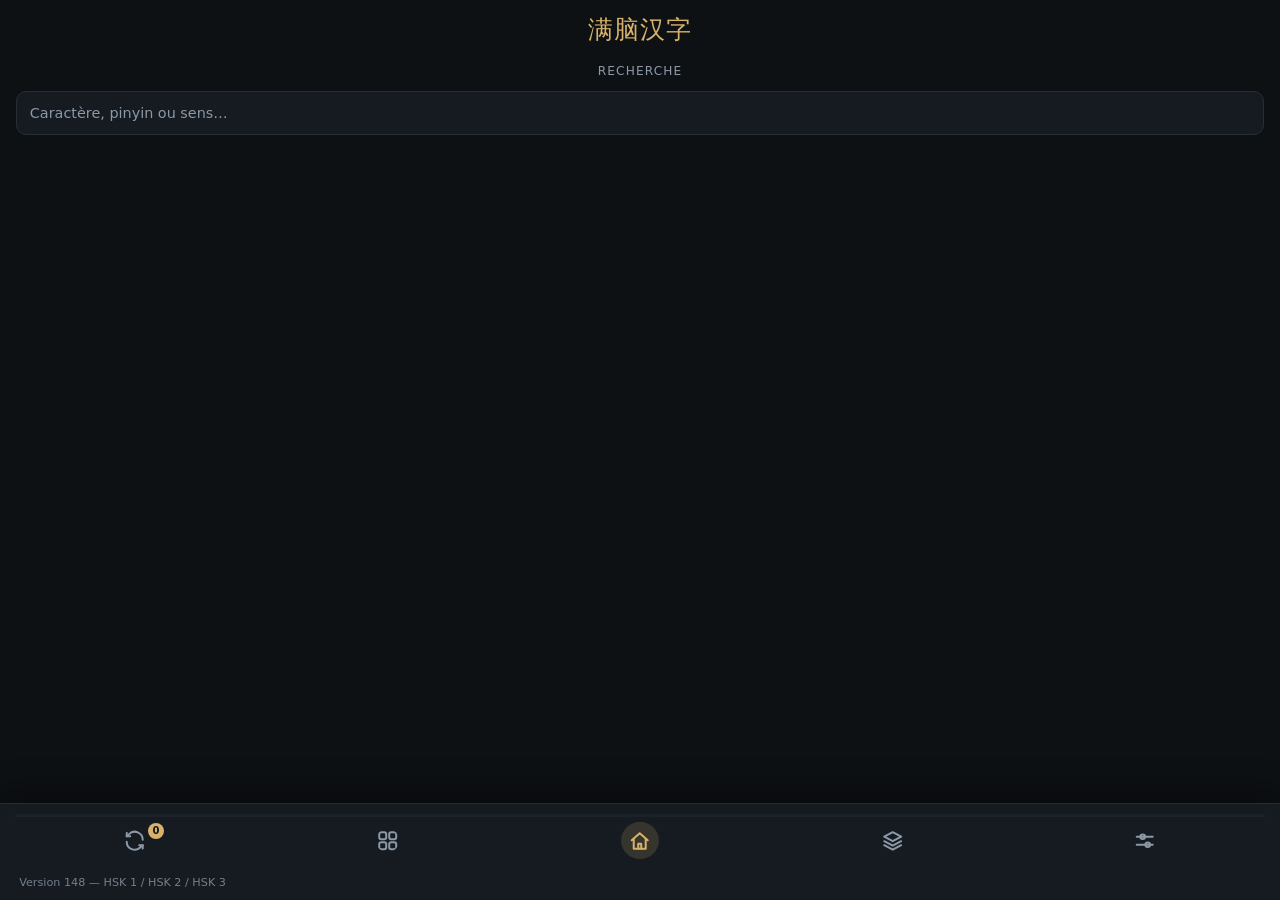
==== index.html @ 82c41e6a "V1.48" ====
<!doctype html>
<html lang="fr">
<head>
<meta charset="utf-8">
<meta name="viewport" content="width=device-width, initial-scale=1">
<title>Cartes — 汉字</title>
<meta name="description" content="Cartes de révision français / chinois : caractère au recto, pinyin, radicaux, exemples et étymologie au verso.">
<link rel="stylesheet" href="assets/style.css?v=107">

<!-- Applique le thème choisi AVANT le premier affichage : sans ça, on verrait
     un flash clair au chargement quand on a choisi le mode sombre. -->
<script>
(function () {
  try {
    if (localStorage.getItem('hanzi-theme') === 'clair') {
      document.documentElement.setAttribute('data-theme', 'clair');
    }
  } catch (e) { /* navigation privée : on garde le thème par défaut */ }
})();
</script>

<!-- Installation sur téléphone : manifeste, icônes, couleur de la barre système -->
<link rel="manifest" href="manifest.json">
<meta name="theme-color" content="#0e1114">
<link rel="icon" href="icons/icon-192.png">
<link rel="apple-touch-icon" href="icons/apple-touch-icon.png">
<meta name="mobile-web-app-capable" content="yes">
<meta name="apple-mobile-web-app-capable" content="yes">
<meta name="apple-mobile-web-app-status-bar-style" content="black-translucent">
<meta name="apple-mobile-web-app-title" content="Cartes 汉字">
</head>
<body>



<main class="wrap">
  <div class="stage">
    <!-- L'enveloppe « swipe » porte le glissement ; la carte garde son
         retournement 3D, les deux transformations ne se marchent pas dessus. -->
    <div class="swipe" id="swipe">
      <div class="swipe-tag yes" aria-hidden="true">Je sais</div>
      <div class="swipe-tag no" aria-hidden="true">À revoir</div>
      <article class="card" id="card" tabindex="0" aria-label="Carte de révision">
        <!-- Recto : le caractère, seul, en grand -->
        <div class="face front">
          <div class="glyph" id="front-glyph">汉</div>
          <p class="hint">Clic ou <kbd>Espace</kbd> pour retourner<span class="touch-only"> · glisse ← → pour juger</span></p>
        </div>
        <!-- Verso : rempli par app.js -->
        <div class="face back" id="back"></div>
      </article>
    </div>
  </div>
</main>

  <!-- La barre du bas : les informations de la carte, la progression, puis les
       onglets. Chaque onglet ouvre une feuille posée juste au-dessus. -->


<!-- L'accueil n'est pas une feuille : c'est une page, posée dans le corps du
     document, au-dessus de la carte. Seul Accueil fait ça ; Parcourir, Niveau
     et Réglages restent des feuilles du pied de page. -->
<div class="page" id="accueil" hidden>
  <p class="accueil-marque">满脑汉字</p>
  <label class="accueil-label" for="accueil-recherche">Recherche</label>
  <input type="search" id="accueil-recherche" class="recherche" placeholder="Caractère, pinyin ou sens…"
         autocomplete="off" spellcheck="false" aria-label="Rechercher une fiche">
  <div id="accueil-resultats" class="feuille-resultats"></div>
</div>


<!-- La page des cartes à revoir : une liste de liens vers les fiches dues. -->
<div class="page" id="revoir" hidden>
  <p class="accueil-titre">Cartes à revoir</p>
  <div id="revoir-liste" class="feuille-resultats"></div>
</div>

  <footer class="bas">
    <div class="bar" role="progressbar" aria-label="Progression" aria-valuemin="0" aria-valuemax="100"><span id="bar-fill"></span></div>

    <nav class="onglets" aria-label="Sections">
      <button class="onglet" type="button" data-onglet="reviser" aria-expanded="false" aria-label="Réviser" title="Réviser">
        <svg viewBox="0 0 24 24" fill="none" stroke="currentColor" stroke-width="1.8" stroke-linecap="round" stroke-linejoin="round" aria-hidden="true">
          <path d="M20 11a8 8 0 0 0-13.7-5.6L4 7.5"/><path d="M4 4v3.5h3.5"/>
          <path d="M4 13a8 8 0 0 0 13.7 5.6L20 16.5"/><path d="M20 20v-3.5h-3.5"/>
        </svg>
        <span class="onglet-badge" id="badge" hidden></span>
      </button>
      <button class="onglet" type="button" data-onglet="parcourir" aria-expanded="false" aria-label="Parcourir" title="Parcourir">
        <svg viewBox="0 0 24 24" fill="none" stroke="currentColor" stroke-width="1.8" stroke-linecap="round" stroke-linejoin="round" aria-hidden="true">
          <rect x="3.5" y="3.5" width="7" height="7" rx="2"/><rect x="13.5" y="3.5" width="7" height="7" rx="2"/>
          <rect x="3.5" y="13.5" width="7" height="7" rx="2"/><rect x="13.5" y="13.5" width="7" height="7" rx="2"/>
        </svg>
      </button>
      <button class="onglet" type="button" data-onglet="accueil" aria-expanded="false" aria-label="Accueil" title="Accueil">
        <svg viewBox="0 0 24 24" fill="none" stroke="currentColor" stroke-width="1.8" stroke-linecap="round" stroke-linejoin="round" aria-hidden="true"><path d="M4 11.5 12 4.5l8 7"/><path d="M6 10.5V20h12v-9.5"/><path d="M10.5 20v-5h3v5"/></svg>
      </button>
      <button class="onglet" type="button" data-onglet="niveau" aria-expanded="false" aria-label="Niveau" title="Niveau">
        <svg viewBox="0 0 24 24" fill="none" stroke="currentColor" stroke-width="1.8" stroke-linecap="round" stroke-linejoin="round" aria-hidden="true">
          <path d="M12 3.5 3.5 8l8.5 4.5L20.5 8 12 3.5Z"/><path d="m3.5 12.5 8.5 4.5 8.5-4.5"/><path d="m3.5 16.5 8.5 4.5 8.5-4.5"/>
        </svg>
      </button>
      <button class="onglet" type="button" data-onglet="reglages" aria-expanded="false" aria-label="Réglages" title="Réglages">
        <svg viewBox="0 0 24 24" fill="none" stroke="currentColor" stroke-width="1.8" stroke-linecap="round" stroke-linejoin="round" aria-hidden="true">
          <path d="M4 8h16"/><circle cx="10" cy="8" r="2.3"/>
          <path d="M4 16h16"/><circle cx="15" cy="16" r="2.3"/>
        </svg>
      </button>
    </nav>

    <!-- Ce que chaque onglet ouvre -->
    <div class="feuille" data-feuille="reviser" hidden>
      <p class="feuille-titre">Cette carte</p>
      <p class="feuille-info" id="deck-name"></p>
      <p class="feuille-info" id="position"></p>
      <p class="feuille-info" id="aujourdhui"></p>
      <p class="feuille-jour"><span>À revoir</span><b id="statut-revoir">0</b></p>
      <p class="feuille-jour"><span>Je sais</span><b id="statut-sais">0</b></p>
    </div>

    <div class="feuille" data-feuille="parcourir" hidden>
      <p class="feuille-titre">Parcourir</p>
      <a href="theme.html">Thèmes de vocabulaire</a>
      <a href="index.html?review=1" id="lien-revoir">Cartes à revoir</a>
    </div>

    <div class="feuille" data-feuille="niveau" hidden>
      <p class="feuille-titre">Niveau</p>
      <a href="index.html?niveau=hsk1" data-niveau="hsk1">HSK 1 — 253 fiches</a>
      <a href="index.html?niveau=hsk2" data-niveau="hsk2">HSK 2 — 125 fiches</a>
      <a href="index.html?niveau=hsk3" data-niveau="hsk3">HSK 3 — 284 fiches</a>
      <a href="index.html?niveau=tout" data-niveau="tout">Tous les niveaux — 662 fiches</a>
    </div>

    <div class="feuille" data-feuille="reglages" hidden>
      <p class="feuille-titre">Apparence</p>
      <button id="theme-toggle" class="switch" type="button" role="switch" aria-checked="false">
        <span class="sw-yin" aria-hidden="true">阴</span>
        <span class="sw-track" aria-hidden="true"><span class="sw-knob"></span></span>
        <span class="sw-yang" aria-hidden="true">阳</span>
        <span class="sw-label" id="theme-label">Mode sombre</span>
      </button>

      <p class="feuille-titre">Recherche</p>
      <button id="recherche-contenu" class="switch" type="button" role="switch" aria-checked="false">
        <span class="sw-yin" aria-hidden="true">字</span>
        <span class="sw-track" aria-hidden="true"><span class="sw-knob"></span></span>
        <span class="sw-yang" aria-hidden="true">卡</span>
        <span class="sw-label" id="recherche-label">Recherche : pinyin</span>
      </button>

      <p class="feuille-titre">Progression</p>
      <button id="export" class="feuille-entree" type="button">Sauvegarder</button>
      <button id="import" class="feuille-entree" type="button">Restaurer</button>
      <input type="file" id="import-file" accept="application/json,.json" hidden>
      <button id="reset" class="feuille-entree" type="button">Réinitialiser</button>
      <p class="feuille-info" id="sauvegarde"></p>
    </div>
    <p class="version">Version <span id="version">?</span> — <span id="version-niveaux">HSK 1 / HSK 2 / HSK 3</span></p>
  </footer>

<script src="assets/app.js"></script>
</body>
</html>
---- assets/style.css ----
/* Cartes français / chinois — feuille de style unique, aucune dépendance. */

:root {
  --bg: #0e1114;
  --panel: #161b21;
  --panel-2: #1c222a;
  --line: #262e38;
  --txt: #e9eef4;
  --dim: #8b98a6;
  --accent: #d8b26a;      /* doré, comme le portfolio photo */
  --ok: #3ecf8e;
  --warn: #f0b429;

  /* Couleurs des tons : convention classique (1 rouge, 2 orange, 3 vert, 4 bleu) */
  --t1: #ff6b6b;
  --t2: #ffb057;
  --t3: #4ecb71;
  --t4: #5aa9ff;
  --t0: #9aa7b4;

  --radius: 18px;
  /* Pile de polices chinoises : KaiTi (calligraphique) si présent, sinon YaHei */
  --cjk: "KaiTi", "Kaiti SC", "STKaiti", "SimSun", "Noto Serif SC", "Songti SC",
         "Microsoft YaHei", "Noto Sans SC", "PingFang SC", serif;
  /* Dit au navigateur quel theme on utilise : ascenseurs et controles natifs suivent. */
  color-scheme: dark;
}

/* Le calcul des dimensions, pour TOUS les thèmes.
   Cette règle était enfermée dans le bloc [data-theme="clair"] : le thème sombre
   restait donc en content-box, où width: 100% s'AJOUTE au padding au lieu de
   l'inclure. D'où une barre plus large que la fenêtre en sombre, des hauteurs
   qui comptaient la bordure en plus, et des icônes de tailles différentes.
   Elle est maintenant globale — c'est la même géométrie dans les deux thèmes. */
*, *::before, *::after { box-sizing: border-box; }

/* Mode clair : « papier de riz ». Les fibres sont dessinées en CSS — deux
   dégradés répétés très pâles — donc aucune image à charger. */
[data-theme="clair"] {
  color-scheme: light;
  --bg: #f3ecda;        /* le papier de riz */
  --panel: #fbf7ec;     /* la feuille posée dessus */
  --panel-2: #ece3ce;
  --line: #dbd0b6;
  --txt: #2a251c;       /* encre de Chine */
  --dim: #6b6250;       /* assombri : 5,1:1 sur le papier (AA) */
  --accent: #8a6415;    /* or assombri : lisible sur le papier */
  --ok: #1d8f5b;
  --warn: #b0731a;

  /* Les tons sont foncés : les teintes vives du mode sombre baveraient ici. */
  --t1: #b8342a;
  --t2: #9a5209;
  --t3: #1a7541;
  --t4: #2a5f9e;
  --t0: #6d7480;
}

[data-theme="clair"] /* Réserve la place de l'ascenseur : la page ne se décale plus quand il apparaît. */
/* La page est faite pour tenir dans l'écran (la carte prend la place restante).
   On masque donc l'ascenseur du document — la molette et le doigt continuent de
   faire défiler s'il y a vraiment trop peu de place. Deux raisons :
     - c'est lui qui faisait perdre 18 px de large à la barre d'un thème à
       l'autre, quand la page devenait défilable ;
     - un ascenseur visible sur une page qui tient dans l'écran n'apporte rien.
   Les feuilles, elles, gardent le leur : elles peuvent vraiment déborder. */

/* La page est faite pour tenir dans l'écran : la carte prend la place restante,
   la barre ne se comprime jamais, les feuilles défilent toutes seules.
   On empêche donc le document de défiler — et c'est aussi la seule façon d'avoir
   des dimensions IDENTIQUES dans les deux thèmes : la largeur d'un ascenseur
   dépend du jeu de couleurs (color-scheme: dark donne un ascenseur en
   surimpression, large de 0 px, alors que light en donne un classique de ~19 px).
   Tout ce qui réservait sa place produisait donc deux résultats différents.
   Sans ascenseur du tout, la question ne se pose plus.

   Filet de sécurité : sur une fenêtre vraiment basse, on rend le défilement. */
html, body { height: 100%; overflow: hidden; }

/* La page Thèmes défile : elle n'a pas d'écran de carte à protéger, et son
   contenu dépasse la hauteur de l'écran. On lui rend donc le défilement dans
   le corps — la hauteur reste bornée à 100 %, ce qui fait apparaître
   l'ascenseur DANS le corps, et la barre fixée en bas ne bouge pas. */
body.page-themes { overflow-y: auto; }

@media (max-height: 430px) {
  html, body { height: auto; overflow: auto; }
}

body {
  background-color: var(--bg);
  background-image:
    repeating-linear-gradient(115deg, rgba(150, 125, 80, .05) 0 1px, transparent 1px 7px),
    repeating-linear-gradient(25deg,  rgba(150, 125, 80, .035) 0 1px, transparent 1px 11px);
}

/* Trois détails qui ne passent pas par des variables */
[data-theme="clair"] .glyph { color: #211d16; text-shadow: 0 6px 24px rgba(80, 60, 20, .12); }
[data-theme="clair"] .etext { color: #4a4235; }
/* Réserve la place de l'ascenseur : la page ne se décale plus quand il apparaît. */
body {
  margin: 0;
  background: var(--bg);
  color: var(--txt);
  font: 16px/1.6 ui-sans-serif, system-ui, "Segoe UI", Roboto, sans-serif;
  -webkit-font-smoothing: antialiased;
  /* dvh suit les barres d'outils mobiles qui vont et viennent ; vh reste en
     repli pour les navigateurs qui ne connaissent pas dvh. */
  min-height: 100vh;
  min-height: 100dvh;
  display: flex;
  flex-direction: column;
}

/* La page tient dans l'ecran : la carte prend toute la hauteur qui reste, le
   pied se contente du bas. Rien a faire defiler, et la carte est aussi grande
   que l'ecran le permet. */
main.wrap { flex: 1 1 auto; min-height: 0; display: flex; flex-direction: column; }

.wrap { width: min(1120px, 100% - 2.5rem); margin-inline: auto; }

kbd {
  font: 600 .72em/1 ui-monospace, Consolas, monospace;
  background: var(--panel-2);
  border: 1px solid var(--line);
  border-bottom-width: 2px;
  border-radius: 4px;
  padding: .18em .4em;
  color: var(--dim);
}

.bar {
  height: 6px;
  background: var(--panel-2);
  border-radius: 999px;
  overflow: hidden;
}

.bar span {
  display: block;
  height: 100%;
  width: 0;
  background: linear-gradient(90deg, var(--accent), var(--ok));
  transition: width .35s ease;
}

.counters { margin: .45rem 0 0; color: var(--dim); font-size: .8rem; font-variant-numeric: tabular-nums; }

/* ---------- interrupteur 阴 / 阳 ---------- */

.switch {
  appearance: none;
  display: flex;
  align-items: center;
  gap: .5rem;
  width: 100%;
  padding: .55rem .7rem;
  background: none;
  border: 0;
  border-radius: 8px;
  color: var(--txt);
  font: inherit;
  font-size: .9rem;
  text-align: left;
  cursor: pointer;
}
.switch:hover { background: var(--panel-2); }

/* Le caractère du mode actif passe en doré */
.sw-yin, .sw-yang {
  font-family: var(--cjk);
  font-size: 1.08rem;
  line-height: 1;
  color: var(--dim);
  transition: color .2s;
}
.switch[aria-checked="false"] .sw-yin { color: var(--accent); }
.switch[aria-checked="true"] .sw-yang { color: var(--accent); }

.sw-track {
  position: relative;
  width: 38px;
  height: 20px;
  border-radius: 999px;
  background: var(--panel-2);
  border: 1px solid var(--line);
  transition: background-color .2s, border-color .2s;
}

.sw-knob {
  position: absolute;
  top: 2px;
  left: 2px;
  width: 14px;
  height: 14px;
  border-radius: 50%;
  background: var(--dim);
  transition: transform .2s, background-color .2s;
}

.switch[aria-checked="true"] .sw-track { background: rgba(216, 178, 106, .28); border-color: var(--accent); }
.switch[aria-checked="true"] .sw-knob { transform: translateX(18px); background: var(--accent); }

/* Largeur minimale : « Mode sombre » et « Mode clair » n'ont pas la même
   largeur, et sans ça le contenu se décale à chaque bascule. */
.sw-label { margin-left: .35rem; color: var(--dim); font-size: .78rem; }

/* ---------- page « Thèmes » ---------- */

.page-head { padding: 1.4rem 0 .4rem; }
.page-head h1 { margin: 0; font-size: 1.25rem; }
.page-head p { margin: .3rem 0 0; color: var(--dim); font-size: .87rem; }

.bloc { margin-top: 1.7rem; }

.bloc-titre {
  margin: 0 0 .6rem;
  font-size: .68rem;
  letter-spacing: .18em;
  text-transform: uppercase;
  color: var(--accent);
  font-weight: 600;
}

.resume { margin: 0 0 .8rem; font-size: .93rem; }
.resume strong { color: var(--accent); font-variant-numeric: tabular-nums; }

/* Le détail par niveau, sous la ligne principale : une ligne discrète */
.par-niveau {
  display: block;
  margin-top: .35rem;
  color: var(--dim);
  font-size: .8rem;
  font-variant-numeric: tabular-nums;
}

/* Prévision des sept prochains jours */
.prevision { display: grid; gap: .4rem; }

.jour { display: flex; align-items: center; gap: .6rem; font-size: .82rem; color: var(--dim); }
.jour .j-nom { width: 6.5rem; }
.jour .j-n { width: 2.2rem; text-align: right; font-variant-numeric: tabular-nums; }
.jour .t-bar { flex: 1; }

.recherche {
  width: 100%;
  padding: .6rem .8rem;
  border: 1px solid var(--line);
  border-radius: 10px;
  background: var(--panel);
  color: var(--txt);
  font: inherit;
  font-size: .9rem;
}
.recherche::placeholder { color: var(--dim); }
.recherche:focus { outline: 2px solid var(--accent); outline-offset: 2px; }

.themes { display: grid; gap: .55rem; margin: 1.1rem 0 2.5rem; }
.bloc .themes { margin: .8rem 0 0; }

.theme-row {
  display: flex;
  align-items: center;
  gap: .9rem;
  padding: .85rem 1rem;
  background: var(--panel);
  border: 1px solid var(--line);
  border-radius: 14px;
  color: var(--txt);
  text-decoration: none;
  transition: border-color .2s, background-color .2s;
}
.theme-row:hover { border-color: var(--accent); background: var(--panel-2); }

.theme-row .t-main { flex: 1; }
.theme-row .t-name { display: block; font-weight: 600; }
.theme-row .t-count { display: block; margin-top: .15rem; color: var(--dim); font-size: .82rem; }
.theme-row .t-bar { width: 74px; height: 5px; border-radius: 999px; background: var(--panel-2); overflow: hidden; }
.theme-row .t-bar span { display: block; height: 100%; width: 0; background: linear-gradient(90deg, var(--accent), var(--ok)); }

/* Résultat de recherche : le caractère, puis pinyin et sens */
.theme-row .t-glyphe {
  font-family: var(--cjk);
  font-size: 1.9rem;
  line-height: 1;
  min-width: 2.4rem;
  text-align: center;
}
.theme-row .t-ok {
  color: var(--ok);
  font-size: .68rem;
  text-transform: uppercase;
  letter-spacing: .06em;
}

.back-link { display: inline-block; color: var(--dim); font-size: .9rem; text-decoration: none; }
.back-link:hover { color: var(--txt); }

/* ---------- la carte, avec retournement 3D ---------- */

.stage {
  perspective: 1800px;
  flex: 1 1 auto;
  min-height: 0;
  display: flex;
  margin: .6rem auto .7rem;
  width: min(680px, 100%);
}

.stage .swipe { flex: 1 1 auto; min-height: 0; }

/* La hauteur n'est plus fixee : elle vient de la place laissee par le pied. */
.card {
  position: relative;
  width: 100%;
  height: 100%;
  min-height: 240px;
  transform-style: preserve-3d;
  transition: transform .55s cubic-bezier(.45, .05, .25, 1);
  cursor: pointer;
  outline: none;
}

.card.flipped { transform: rotateY(180deg); }
.card:focus-visible .face { border-color: var(--accent); }

.face {
  position: absolute;
  inset: 0;
  border: 1px solid var(--line);
  border-radius: var(--radius);
  backface-visibility: hidden;
  -webkit-backface-visibility: hidden;
  padding: 1.2rem;                                     /* repli : moteurs sans clamp() */
  padding: clamp(.8rem, 2.5vw, 1.6rem) clamp(.9rem, 3vw, 1.7rem);
  display: flex;
  flex-direction: column;
  overflow: hidden;
}

/* Recto : le caractère seul, très grand, sur un fond légèrement lumineux */
.front {
  align-items: center;
  justify-content: center;
  gap: 1.5rem;
  background:
    radial-gradient(circle at 50% 42%, rgba(216, 178, 106, .10), transparent 62%),
    var(--panel);
}

.glyph {
  font-family: var(--cjk);
  /* La hauteur compte autant que la largeur : sur un ecran court, le caractere
     ne doit pas deborder de la carte. */
  font-size: 7rem;                                     /* repli : moteurs sans clamp() ni min() */
  font-size: clamp(5rem, min(21vw, 34vh), 11rem);
  line-height: 1;
  letter-spacing: .04em;
  color: #f4f7fa;
  text-shadow: 0 6px 30px rgba(0, 0, 0, .5);
}

/* L'invite de la carte (« Clic ou Espace pour retourner ») est masquée sur
   demande. Ses autres propriétés sont conservées : il suffit de retirer le
   display:none pour la faire revenir. */
.hint { display: none; margin: 0; color: var(--dim); font-size: .78rem; }

/* Verso : défile si le contenu dépasse (étymologies longues) */
.back {
  transform: rotateY(180deg);
  background: var(--panel);
  overflow-y: auto;
  /* Colonne flex : la section de l'ordre des traits est poussée au fond de la
     carte par son margin-top: auto (voir .traits-bloc). */
  display: flex;
  flex-direction: column;
  gap: .2rem;
  cursor: default;
}

.back-head { text-align: center; padding-bottom: .9rem; }

.pinyin {
  font-size: clamp(1.9rem, 5vw, 2.5rem);
  font-weight: 600;
  letter-spacing: .01em;
  line-height: 1.15;
}

.tone-1 { color: var(--t1); }
.tone-2 { color: var(--t2); }
.tone-3 { color: var(--t3); }
.tone-4 { color: var(--t4); }
.tone-0 { color: var(--t0); }

.meaning { color: var(--txt); font-size: 1.02rem; margin-top: .15rem; }

/* Sens pas encore traduit : discret, et jamais en anglais */
.meaning .manquant {
  color: var(--dim);
  font-size: .82em;
  font-style: italic;
}

.back section { border-top: 1px solid var(--line); padding-top: .75rem; margin-top: .75rem; }

.back h3 {
  margin: 0 0 .5rem;
  font-size: .68rem;
  letter-spacing: .18em;
  text-transform: uppercase;
  color: var(--accent);
  font-weight: 600;
}

/* Radicaux : chaque composant dans une pastille */
.comps { list-style: none; display: flex; flex-wrap: wrap; gap: .5rem; margin: 0; padding: 0; }

.comps li {
  display: flex;
  align-items: center;
  gap: .55rem;
  background: var(--panel-2);
  border: 1px solid var(--line);
  border-radius: 12px;
  padding: .4rem .7rem;
}

.comps .r { font-family: var(--cjk); font-size: 1.5rem; line-height: 1; }
.comps .g { font-size: .85rem; }
.comps .role {
  font-size: .62rem;
  letter-spacing: .08em;
  text-transform: uppercase;
  color: var(--dim);
  border-left: 1px solid var(--line);
  padding-left: .5rem;
}

/* Exemples de mots */
.words { list-style: none; margin: 0; padding: 0; display: grid; gap: .35rem; }

.words li {
  display: grid;
  grid-template-columns: auto 1fr;
  gap: .1rem .8rem;
  align-items: baseline;
  padding: .3rem 0;
}

.words .w { font-family: var(--cjk); font-size: 1.35rem; line-height: 1.2; }
.words .p { font-size: .92rem; font-weight: 600; }
.words .t { grid-column: 2; color: var(--dim); font-size: .85rem; }

/* Étymologie */
.etype {
  display: inline-block;
  font-size: .72rem;
  letter-spacing: .04em;
  color: #14181d;
  background: var(--accent);
  border-radius: 999px;
  padding: .16rem .6rem;
  margin: 0 0 .5rem;
  font-weight: 600;
}

.etext { margin: 0; font-size: .92rem; color: #cdd6e0; }

.note {
  margin: .9rem 0 0;
  padding: .6rem .8rem;
  background: var(--panel-2);
  border: 1px dashed var(--line);
  border-radius: 10px;
  font-size: .85rem;
  color: var(--dim);
}

/* ---------- geste de glissement (téléphone) ---------- */

/* L'enveloppe ne sert qu'au glissement : la carte garde son retournement 3D.
   touch-action: pan-y laisse le défilement vertical au navigateur et ne nous
   donne que les gestes horizontaux. */
.swipe {
  position: relative;
  touch-action: pan-y;
  transition: transform .28s cubic-bezier(.2, .8, .25, 1), opacity .28s ease;
}
.swipe.dragging { transition: none; }

/* Étiquettes qui apparaissent pendant le geste, comme un tampon posé sur la
   carte : « Je sais » à gauche quand on tire vers la droite (et inversement). */
.swipe-tag {
  position: absolute;
  top: 1rem;
  z-index: 3;
  padding: .42rem .9rem;
  border-radius: 999px;
  font-size: .82rem;
  font-weight: 700;
  letter-spacing: .04em;
  opacity: 0;
  pointer-events: none;
}
.swipe-tag.yes { left: 1rem;  background: var(--ok);   color: #14181d; }
.swipe-tag.no  { right: 1rem; background: var(--warn); color: #14181d; }

/* Sur un écran tactile seulement : les indications de geste */
.touch-only { display: none; }
@media (hover: none) and (pointer: coarse) {
  .touch-only { display: inline; }
}

/* Suivi de révision : où en est la fiche, quand elle revient */
.suivi {
  text-align: center;
  color: var(--dim);
  font-size: .78rem;
  margin: .55rem 0 0;
  font-variant-numeric: tabular-nums;
}
.suivi .ok { color: var(--ok); font-weight: 600; }

/* ---------- ordre des traits ---------- */

.traits-bloc { border-top: 1px solid var(--line); padding-top: .75rem; margin-top: auto;     /* colle la section au bas de la carte (la ligne de separation reste) */ }

.traits { margin-top: .8rem; display: flex; flex-direction: column; align-items: center; gap: .55rem; }

/* L'œil qui montre ou cache le carré 田字格. currentColor : l'icône suit le
   thème. */
.traits-oeil {
  appearance: none;
  background: none;
  border: 0;
  padding: .3rem;
  display: block;
  line-height: 0;
  /* L'œil se range à droite ; le carré 田字格, lui, reste centré
     (align-items: center sur .traits, que align-self vient contredire ici). */
  align-self: flex-end;
  margin-right: .25rem;
  color: var(--dim);
  border-radius: 8px;
  cursor: pointer;
  transition: color .2s;
}

.traits-oeil:hover { color: var(--txt); }
.traits-oeil svg { width: 22px; height: 22px; }

/* L'icône annonce l'ACTION à venir, pas l'état courant : œil ouvert = « appuie
   pour afficher » (le cas par défaut, carré caché), œil barré = « appuie pour
   masquer ». C'est aussi ce que dit le libellé lisible par les lecteurs
   d'écran. */
.traits-oeil .oeil-barre { display: none; }
.traits-oeil[aria-pressed="true"] .oeil-ouvert { display: none; }
.traits-oeil[aria-pressed="true"] .oeil-barre { display: inline-block; }

/* Sans cette règle, le display:flex du carré l'emporterait sur l'attribut
   hidden, et le carré resterait visible. */
.traits-box[hidden] { display: none; }

/* Le carré 田字格 : visible directement, un appui dessus lance l'animation.
   Les deux axes du carré d'écriture chinois sont dessinés en dégradés. */
.traits-box {
  width: 200px;
  height: 200px;
  margin: 0 auto;
  display: flex;
  align-items: center;
  justify-content: center;
  padding: .6rem;
  background: var(--panel-2);
  border: 1px solid var(--line);
  border-radius: 12px;
  cursor: pointer;
  transition: border-color .2s, transform .12s;
  background-image:
    linear-gradient(to right, transparent calc(50% - .5px), var(--line) calc(50% - .5px), var(--line) calc(50% + .5px), transparent calc(50% + .5px)),
    linear-gradient(to bottom, transparent calc(50% - .5px), var(--line) calc(50% - .5px), var(--line) calc(50% + .5px), transparent calc(50% + .5px));
}

.traits-box:hover { border-color: var(--accent); }
.traits-box:active { transform: scale(.985); }
.traits-box .traits-note { margin: 0; }

/* L'invite : un doigt qui tape (icons/tap.webp, image fournie par Matt). Le
   dessin est noir : on l'inverse pour le thème sombre, qui est le thème par
   défaut. Volontairement discrète, elle s'éclaircit au survol. */
.traits-icon {
  display: inline-block;
  width: 44px;
  height: 44px;
  opacity: .55;
  filter: invert(1);          /* thème sombre : le trait noir devient clair */
  transition: opacity .2s;
  animation: invite 1.9s ease-in-out infinite;
}

[data-theme="clair"] .traits-icon { filter: none; }

.traits-box:hover .traits-icon { opacity: .85; }

@keyframes invite {
  0%, 100% { transform: translateY(0); }
  50%      { transform: translateY(-6px); }
}

.traits-note { text-align: center; color: var(--dim); font-size: .82rem; margin: .6rem 0 0; }

/* ---------- commandes ---------- */
/* Tout ce qui commande est dans le menu : l'écran ne garde que la carte. Seuls
   les deux jugements sont colorés, pour se distinguer des autres entrées. */

/* Sélecteur de niveau : l'onglet en cours est marqué */
.niveaux { display: flex; gap: .5rem; margin: 1rem 0 0; }
.niveaux a {
  padding: .4rem .9rem;
  border: 1px solid var(--line);
  border-radius: 999px;
  color: var(--dim);
  text-decoration: none;
  font-size: .85rem;
}
.niveaux a:hover { color: var(--txt); border-color: var(--accent); }
.niveaux a.actif { color: var(--accent); border-color: var(--accent); font-weight: 600; }

/* ---------- pied ---------- */

/* Le bandeau est passé ici, fusionné avec le pied : plus rien ne surplombe la
   carte, qui occupe le haut de l'écran. */
/* ---------- accessibilité et petits écrans ---------- */

:focus-visible { outline: 2px solid var(--accent); outline-offset: 3px; }

@media (prefers-reduced-motion: reduce) {
  .card { transition: none; }
  * { animation: none !important; }
}

@media (max-width: 560px) {
  .wrap { width: min(1120px, 100% - 1.4rem); }
  .face { padding: .8rem .9rem; }
  /* Plus de hauteur imposee : la carte suit la place disponible. */
  .card { min-height: 200px; }
  .words li { grid-template-columns: 1fr; }
  .words .t { grid-column: 1; }
}

/* ---------- la barre du bas : informations, progression, onglets ---------- */
/* Barre flottante arrondie : icônes seules, halo doux sous l'onglet actif.
   Elle reste dans le flux : la page tient dans l'écran, rien ne la recouvre. */
.bas {
  position: relative;                 /* ancre des feuilles */
  /* La barre ne doit jamais etre comprimee : enfant d'une colonne flex, elle a
     flex-shrink: 1 par defaut, et c'est elle qui encaissait le manque de hauteur
     quand la carte, protegee par son min-height, refusait de se reduire. */
  flex: 0 0 auto;
  width: 100%;                        /* pleine largeur : plus de plafond a 680 px */
  /* Sans ce min-width: 0, un element flex garde une largeur minimale egale a
     celle de son contenu : la barre s'elargissait donc avec le texte des
     compteurs (« 0 sues » puis « 250 sues »), et depassait la fenetre. */
  min-width: 0;
  margin: 0;
  background: var(--panel);
  /* Une seule declaration de bordure haute. Le theme sombre est celui de base :
     une arete claire detache la barre de la page, alors qu'une ombre noire sur
     fond noir ne se verrait pas. Le theme clair ne change que la couleur. */
  border-top: 1px solid rgba(255, 255, 255, .07);
  box-shadow: 0 -10px 30px rgba(0, 0, 0, .45);
  padding: .3rem .6rem calc(.3rem + env(safe-area-inset-bottom, 0px));
}

.bas .bar {
  height: 3px;
  margin: .3rem .35rem .15rem;
  border-radius: 999px;
  background: var(--panel-2);
  overflow: hidden;
}
.bas .bar span {
  display: block;
  height: 100%;
  width: 0;
  background: linear-gradient(90deg, var(--accent), var(--ok));
  transition: width .3s;
}

/* Les onglets : icône seule, le halo est dessiné par le padding de l'icône */
.onglets { display: grid; grid-template-columns: repeat(5, 1fr); gap: .1rem; grid-auto-rows: 44px; }

.onglet {
  appearance: none;
  background: none;
  border: 0;
  padding: .15rem 0 .2rem;
  display: flex;
  align-items: center;
  justify-content: center;
  /* Un bouton sans texte garde une boite de ligne, dont la hauteur depend du
     moteur et du jeu de couleurs : c'est elle qui faisait varier la hauteur de
     la barre d'un theme a l'autre. */
  font: inherit;
  font-size: 0;
  line-height: 0;
  color: var(--dim);
  cursor: pointer;
  height: 100%;
  border-radius: 999px;
}

.onglet svg {
  display: block;
  /* Un trait clair sur fond sombre paraît plus fin : on l'épaissit un peu. */
  stroke-width: 2;
  /* Sans ca, le box-sizing global fait que 24 px est la boite ENTIERE : le halo
     mange le dessin, qui ne fait plus que ~11 px. */
  box-sizing: content-box;
  width: 24px;
  height: 24px;
  padding: .42rem;
  border-radius: 999px;
  transition: background-color .2s, color .2s;
}
.onglet:hover { color: var(--txt); }
.onglet.actif { color: var(--accent); }
.onglet.actif svg { background: rgba(216, 178, 106, .16); }
[data-theme="clair"] .onglet.actif svg { background: rgba(138, 100, 21, .14); }

/* La feuille : ce que l'onglet ouvre, posée juste au-dessus de la barre */
.feuille {
  position: absolute;
  /* Centrage par translation : deux bords égaux ne garantissent pas un
     centrage visuel (arrondis, ascenseur interne, marges des enfants). Là,
     la feuille est centrée par construction : 50 % moins la moitié de sa
     largeur. La largeur est celle de la barre moins .9rem de chaque côté. */
  left: 50%;
  transform: translateX(-50%);
  width: calc(100% - 1.8rem);
  bottom: calc(100% + .5rem);
  background: var(--panel);
  /* En sombre, --line est trop proche du fond et l'ombre noire ne se voit pas :
     c'est cette bordure plus claire qui detache la feuille, comme l'arete de la barre. */
  border: 1px solid rgba(255, 255, 255, .09);
  border-radius: 18px;
  box-shadow: 0 -10px 34px rgba(0, 0, 0, .55);
  padding: .45rem .5rem .55rem;
  max-height: min(72vh, 560px);   /* trois sections dans Réglages */
  overflow-y: auto;
}
.feuille[hidden] { display: none; }

.feuille-titre {
  margin: .5rem .6rem .2rem;
  font-size: .62rem;
  letter-spacing: .16em;
  text-transform: uppercase;
  color: var(--accent);
  font-weight: 600;
}
.feuille-titre:first-child { margin-top: .2rem; }

.feuille-entree,
.feuille a {
  display: block;
  width: 100%;
  text-align: left;
  padding: .6rem .7rem;
  border: 0;
  border-radius: 12px;
  background: none;
  color: var(--txt);
  font: inherit;
  font-size: .92rem;
  text-decoration: none;
  cursor: pointer;
}
.feuille-entree:hover,
.feuille a:hover { background: var(--panel-2); }
.feuille-entree.ok { color: var(--ok); }
.feuille-entree.warn { color: var(--accent); }
.feuille-entree kbd { margin-left: .45rem; opacity: .7; }
.feuille a.actif { color: var(--accent); font-weight: 600; }
.feuille a.actif::after { content: ' ✓'; }

/* Sur le papier de riz, une ombre noire parait lourde : elle est plus douce et
   chaude. C'est aussi ce qui donne l'impression que la barre change de taille
   en basculant. */
[data-theme="clair"] .bas {
  border-top-color: var(--line);
  box-shadow: 0 -6px 18px rgba(80, 66, 34, .10);
}
[data-theme="clair"] .onglet svg { stroke-width: 1.8; }
[data-theme="clair"] .feuille {
  border-color: var(--line);
  box-shadow: 0 -6px 22px rgba(80, 66, 34, .16);
}

/* Le numero de version, discret, dans Reglages : il dit ce que le navigateur a charge. */
.version { margin: .7rem .6rem .2rem; color: var(--dim); font-size: .7rem; opacity: .8; }

/* La phrase d'exemple : le caractère en situation, juste sous le sens.
   Un liseré doré à gauche, comme une citation. */
.phrase {
  margin-top: .9rem;
  padding: .7rem .85rem;
  border-left: 3px solid var(--accent);
  background: var(--panel-2);
  border-radius: 0 10px 10px 0;
}
.phrase p { margin: 0; }
.phrase .phrase-zh {
  font-family: var(--cjk);
  font-size: 1.18rem;
  line-height: 1.5;
  color: var(--txt);
}
.phrase .phrase-py {
  margin-top: .25rem;
  font-size: .84rem;
  font-style: italic;
  color: var(--dim);
}
.phrase .phrase-fr {
  margin-top: .35rem;
  font-size: .92rem;
  color: var(--txt);
}
.phrase .phrase-note {
  margin-top: .45rem;
  padding-top: .4rem;
  border-top: 1px dashed var(--line);
  font-size: .82rem;
  color: var(--dim);
}

/* Les trois lignes de suivi vivent dans la feuille « Cette carte » : c'est de
   là qu'on marque, donc c'est là qu'on veut voir le compteur bouger. Vides, on
   les laisse disparaître — aucune hauteur perdue. */
.feuille-info {
  margin: -.25rem 0 .45rem;
  font-size: .82rem;
  color: var(--dim);
}
.feuille-info:empty { display: none; }

/* La pastille de l'onglet : combien de cartes à revoir, sans ouvrir la feuille
   (utile quand on juge au glissement). */
.onglet { position: relative; }
.onglet-badge {
  position: absolute;
  top: 4px;
  left: 50%;
  transform: translateX(13px);
  min-width: 16px;
  padding: 0 4px;
  border-radius: 9px;
  background: var(--accent);
  color: #10171d;
  font-size: 10px;
  font-weight: 700;
  line-height: 16px;
  text-align: center;
}
.onglet-badge[hidden] { display: none; }

/* Le décompte du jour : « 12 consultées · 9 je sais · 3 à revoir ». */
.feuille-info#aujourdhui { color: var(--accent); }

/* Le tableau de bord du jour : un libellé à gauche, un nombre à droite. Ce
   sont des affichages, plus des boutons — on juge au glissement. */
.feuille-jour {
  display: flex;
  align-items: baseline;
  justify-content: space-between;
  margin: .4rem 0;
  padding: .1rem .1rem .1rem 0;
  border-bottom: 1px solid rgba(127, 127, 127, .12);
  font-size: .95rem;
}
.feuille-jour:last-of-type { border-bottom: 0; }
.feuille-jour b {
  font-size: 1.15rem;
  font-weight: 700;
  color: var(--accent);
  font-variant-numeric: tabular-nums;
}
.feuille-entree { display: flex; align-items: center; }

/* La navigation des pages hors carte (theme.html) : les mêmes sections que les
   onglets du bas, en liens simples — une page qui défile n'a pas de barre fixe. */
/* La page Thèmes porte la même barre que les cartes, fixée en bas de l'écran :
   on peut donc naviguer dans l'application depuis n'importe où, sans défiler.
   Le bas de page est dégagé pour que rien ne passe dessous. */
.page-themes { padding-bottom: 72px; }
.page-themes .bas {
  position: fixed;
  left: 0;
  right: 0;
  bottom: 0;
  z-index: 20;   /* au-dessus de la page d'accueil */
}
.page-themes .onglet {
  display: flex;
  align-items: center;
  justify-content: center;
  text-decoration: none;
}

/* Accueil : le champ de recherche et la liste de résultats. La feuille a peu
   de hauteur libre, donc la liste défile sur place au-delà de trois lignes. */
.feuille .recherche { margin: 0 0 .4rem; }
.feuille-resultats { display: flex; flex-direction: column; gap: .15rem; max-height: 34vh; overflow-y: auto; }
.feuille-resultats:empty { display: none; }
.feuille .resultat {
  display: flex;
  align-items: baseline;
  gap: .55rem;
  width: 100%;
  padding: .5rem .65rem;
  border: 0;
  border-radius: 8px;
  background: none;
  color: var(--txt);
  font: inherit;
  text-align: left;
  cursor: pointer;
}
.feuille .resultat:hover { background: var(--panel-2); }
.feuille .resultat b { font-size: 1.15rem; line-height: 1; }
.feuille .resultat span { color: var(--dim); font-size: .82rem; }

/* La feuille Accueil est une page de départ, pas un menu posé sur la carte :
   tant qu'elle est ouverte, la carte disparaît. La feuille occupe alors le
   bas de l'écran, et le reste ne montre que le fond de la page. */
body.page-ouverte main { visibility: hidden; }

/* Accueil est une page, pas une feuille : elle occupe la surface au-dessus de
   la carte, et la barre reste visible en bas — d'où le dégagement et le
   z-index, la barre passant au-dessus. */
.bas { position: relative; z-index: 20; }
.page {
  position: fixed;
  inset: 0;
  z-index: 15;
  display: flex;
  flex-direction: column;
  gap: .5rem;
  padding: 1rem 1rem calc(76px + env(safe-area-inset-bottom, 0px));
  background: var(--bg);
  overflow-y: auto;
}
.page[hidden] { display: none; }
.accueil-titre {
  margin: 0 0 .3rem;
  font-size: .8rem;
  font-weight: 600;
  letter-spacing: .08em;
  text-transform: uppercase;
  color: var(--dim);
}
.page .recherche { margin: 0; }
.page .feuille-resultats { max-height: none; }
/* La page « Cartes à revoir » : une grille de mini-cartes. Le caractère en
   grand, le pinyin coloré par ton, un appui ouvre la fiche. */
#revoir-liste {
  display: grid;
  grid-template-columns: repeat(auto-fill, minmax(94px, 1fr));
  gap: .5rem;
  max-height: none;
}
.mini-carte {
  display: flex;
  flex-direction: column;
  align-items: center;
  justify-content: center;
  gap: .2rem;
  aspect-ratio: 3 / 4;
  padding: .75rem .4rem;
  border: 1px solid rgba(127, 127, 127, .22);
  border-radius: 12px;
  background: var(--panel-2);
  color: var(--txt);
  font: inherit;
  cursor: pointer;
}
.mini-carte:hover,
.mini-carte:focus-visible { border-color: var(--accent); }
.mc-glyphe { font-size: 2rem; line-height: 1.1; }
/* La page est une colonne flex : sans ça, la liste des résultats comprime le
   champ de recherche, et il devient illisible ou insaisissable. Le champ garde
   sa hauteur, la liste prend le reste. */
.page .recherche { flex: 0 0 auto; }
.page .feuille-resultats { flex: 1 1 auto; min-height: 0; }
/* Le nom de l'application, en tête de la page Accueil : les quatre caractères
   en style kai, couleur d'accent. C'est du texte vivant, pas une image — il
   suit donc les deux thèmes, et reste net à toutes les tailles. */
.accueil-marque {
  margin: 0 0 .6rem;
  text-align: center;
  font-family: "KaiTi", "Kaiti SC", "STKaiti", var(--cjk), serif;
  font-size: 1.55rem;
  line-height: 1.15;
  letter-spacing: .05em;
  color: var(--accent);
}
/* Le libellé du champ de recherche : discret, centré comme le nom. */
.accueil-label {
  display: block;
  margin: 0 0 .1rem;
  text-align: center;
  font-size: .76rem;
  letter-spacing: .09em;
  text-transform: uppercase;
  color: var(--dim);
}
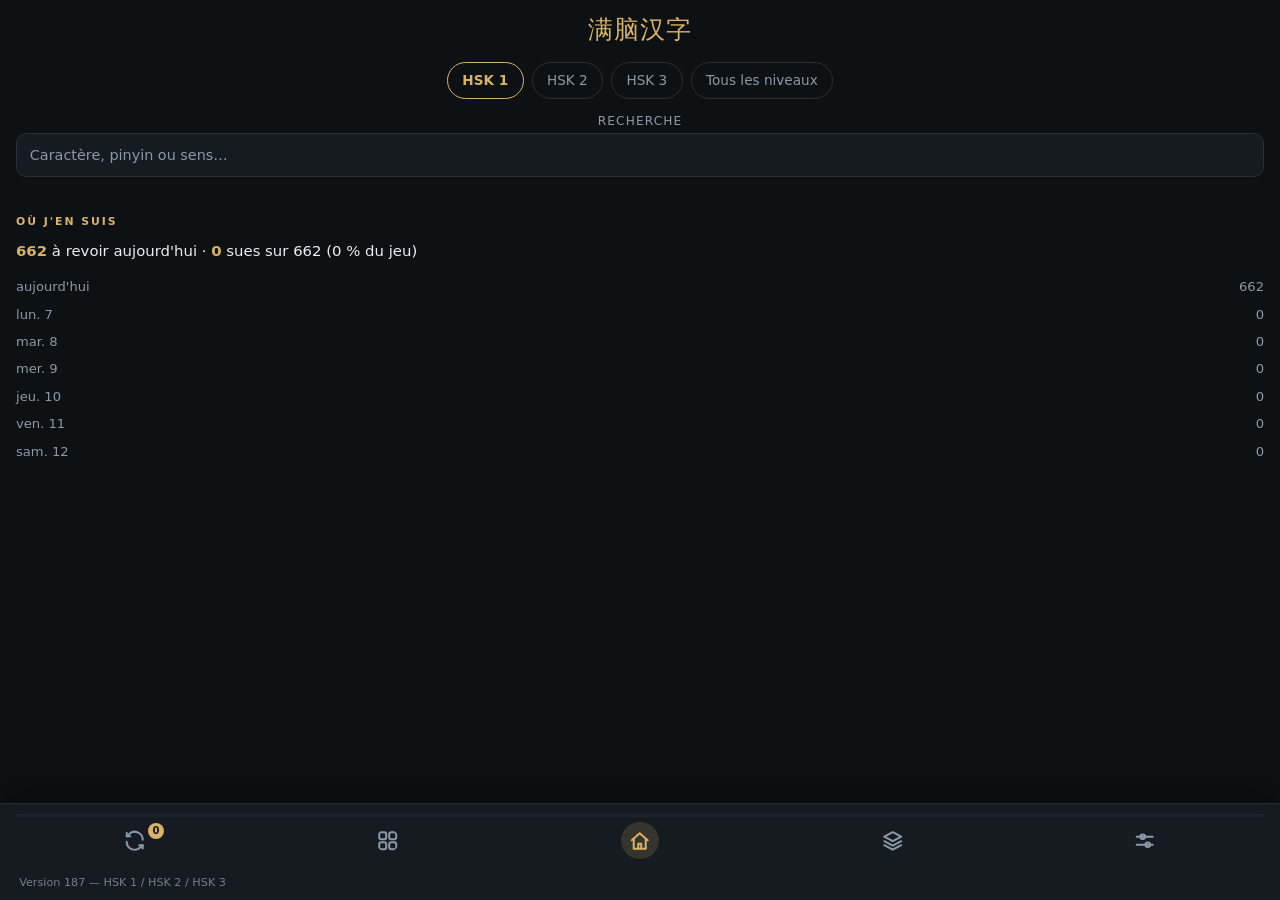
==== commit 58246d8f: "V1.87 — accueil : nom 满脑汉字, niveaux en boutons (chargent sans naviguer), recherche en menu flottant," ====
--- a/index.html
+++ b/index.html
@@ -5,7 +5,7 @@
 <meta name="viewport" content="width=device-width, initial-scale=1">
 <title>Cartes — 汉字</title>
 <meta name="description" content="Cartes de révision français / chinois : caractère au recto, pinyin, radicaux, exemples et étymologie au verso.">
-<link rel="stylesheet" href="assets/style.css?v=107">
+<link rel="stylesheet" href="assets/style.css?v=187">
 
 <!-- Applique le thème choisi AVANT le premier affichage : sans ça, on verrait
      un flash clair au chargement quand on a choisi le mode sombre. -->
@@ -62,10 +62,31 @@
      et Réglages restent des feuilles du pied de page. -->
 <div class="page" id="accueil" hidden>
   <p class="accueil-marque">满脑汉字</p>
+
+  <!-- Les quatre niveaux, comme sur la page Thèmes, mais ici : au-dessus du
+       champ de recherche. Les liens restent relatifs et pointent sur
+       l'application (elle comprend ?niveau=). -->
+  <nav class="niveaux accueil-niveaux" aria-label="Niveau">
+    <button type="button" data-niveau="hsk1">HSK 1</button>
+    <button type="button" data-niveau="hsk2">HSK 2</button>
+    <button type="button" data-niveau="hsk3">HSK 3</button>
+    <button type="button" data-niveau="tout">Tous les niveaux</button>
+  </nav>
+
+  <div class="accueil-champ">
   <label class="accueil-label" for="accueil-recherche">Recherche</label>
   <input type="search" id="accueil-recherche" class="recherche" placeholder="Caractère, pinyin ou sens…"
          autocomplete="off" spellcheck="false" aria-label="Rechercher une fiche">
   <div id="accueil-resultats" class="feuille-resultats"></div>
+  </div>
+
+  <!-- « Où j'en suis » : le résumé du jour et la prévision des sept prochains
+       jours, sur les trois niveaux réunis. -->
+  <section class="bloc">
+    <h2 class="bloc-titre">Où j'en suis</h2>
+    <p class="resume" id="accueil-resume">chargement…</p>
+    <div class="prevision" id="accueil-prevision"></div>
+  </section>
 </div>
 
 
@@ -159,6 +180,6 @@
     <p class="version">Version <span id="version">?</span> — <span id="version-niveaux">HSK 1 / HSK 2 / HSK 3</span></p>
   </footer>
 
-<script src="assets/app.js"></script>
+<script src="assets/app.js?v=187"></script>
 </body>
 </html>
--- a/assets/style.css
+++ b/assets/style.css
@@ -1015,4 +1015,84 @@
   letter-spacing: .09em;
   text-transform: uppercase;
   color: var(--dim);
-}+}
+
+/* Le champ et ses résultats forment un bloc : c'est lui qui sert de repère au
+   menu. Rien à voir avec les feuilles, où la liste reste dans le flux. */
+.accueil-champ {
+  position: relative;
+  flex: 0 0 auto;
+}
+
+/* Les résultats s'ouvrent en MENU FLOTTANT : posés au-dessus de la suite de la
+   page, ils ne poussent plus « Où j'en suis », qui reste où il est. */
+.page .accueil-champ .feuille-resultats {
+  position: absolute;
+  top: calc(100% + .35rem);
+  left: 0;
+  right: 0;
+  z-index: 30;
+  max-height: 45vh;
+  overflow-y: auto;
+  padding: .25rem;
+  background: var(--panel);                                   /* repli */
+  /* Le fond perd un peu d'opacité (20 %) : on devine la page derrière, mais le
+     texte reste parfaitement net — contrairement à `opacity`, qui fanerait
+     aussi les caractères. */
+  background: color-mix(in srgb, var(--panel) 80%, transparent);
+  -webkit-backdrop-filter: blur(10px);
+  backdrop-filter: blur(10px);
+  border: 1px solid var(--line);
+  border-radius: 12px;
+  box-shadow: 0 14px 34px rgba(0, 0, 0, .45);
+}
+
+/* Les lignes de résultat, mêmes styles que dans une feuille. */
+.page .resultat {
+  display: flex;
+  align-items: baseline;
+  gap: .55rem;
+  width: 100%;
+  padding: .55rem .7rem;
+  border: 0;
+  border-radius: 8px;
+  background: none;
+  color: var(--txt);
+  font: inherit;
+  text-align: left;
+  cursor: pointer;
+}
+.page .resultat:hover { background: var(--panel-2); }
+.page .resultat b { font-size: 1.15rem; line-height: 1; }
+.page .resultat span { color: var(--dim); font-size: .82rem; }
+
+/* La nav des niveaux sur l'accueil : centrée sous le nom, et repliable pour
+   que les quatre pastilles ne débordent jamais sur un écran étroit. */
+.accueil-niveaux {
+  flex-wrap: wrap;
+  justify-content: center;
+  margin: 0 0 .35rem;
+  flex: 0 0 auto;
+}
+
+/* Les pastilles de niveau de l'accueil sont des boutons (aucun lien, donc
+   aucune navigation possible) : on leur donne l'allure des liens de .niveaux. */
+.niveaux button {
+  padding: .4rem .9rem;
+  border: 1px solid var(--line);
+  border-radius: 999px;
+  background: none;
+  color: var(--dim);
+  font: inherit;
+  font-size: .85rem;
+  cursor: pointer;
+}
+.niveaux button:hover {
+  color: var(--txt);
+  border-color: var(--accent);
+}
+.niveaux button.actif {
+  color: var(--accent);
+  border-color: var(--accent);
+  font-weight: 600;
+}
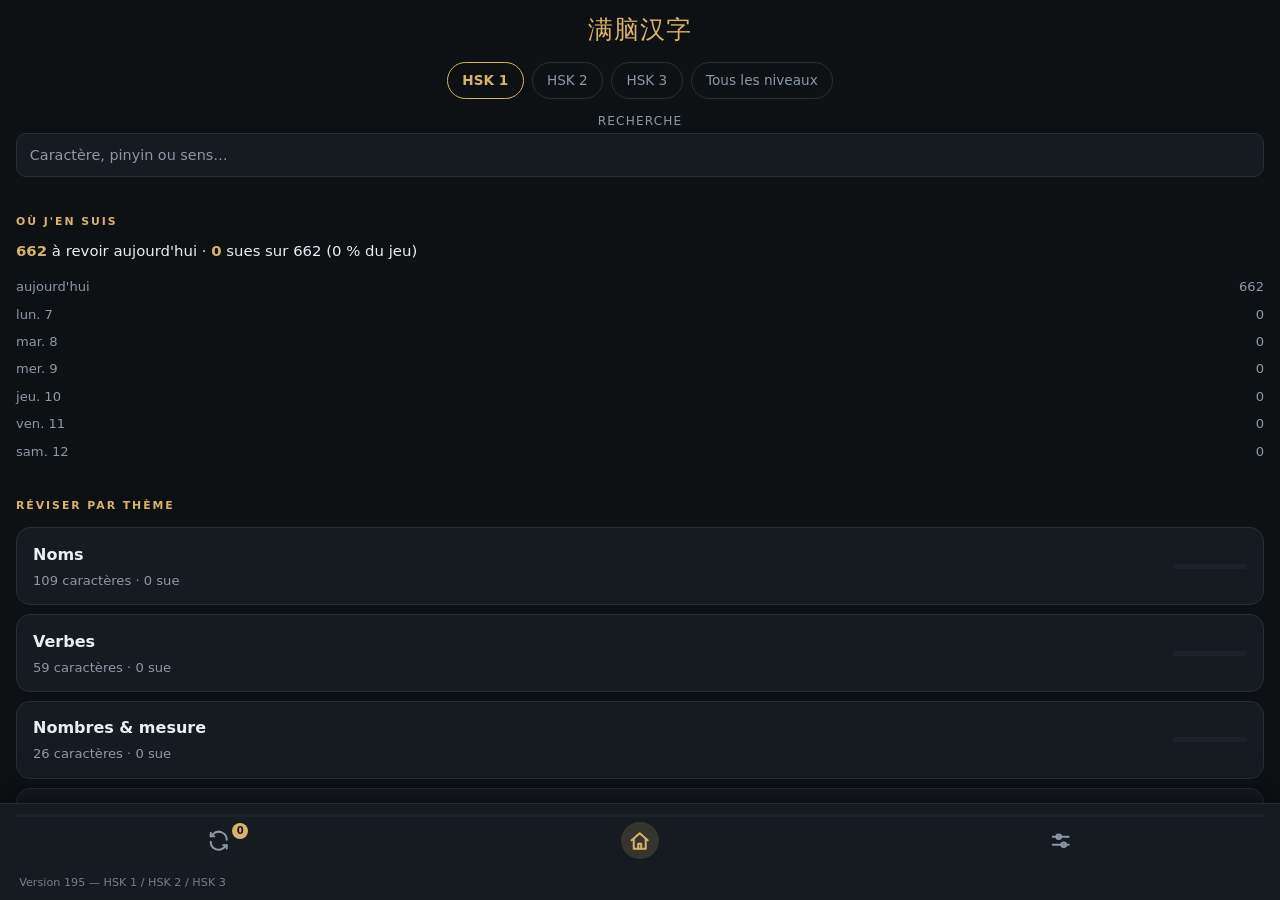
==== commit 0ec86e94: "V1.95 — thèmes grammaticaux : 7 classes pour le HSK 1 ; menu à 3 onglets recentré ; résumé et prévis" ====
--- a/index.html
+++ b/index.html
@@ -5,7 +5,7 @@
 <meta name="viewport" content="width=device-width, initial-scale=1">
 <title>Cartes — 汉字</title>
 <meta name="description" content="Cartes de révision français / chinois : caractère au recto, pinyin, radicaux, exemples et étymologie au verso.">
-<link rel="stylesheet" href="assets/style.css?v=187">
+<link rel="stylesheet" href="assets/style.css?v=195">
 
 <!-- Applique le thème choisi AVANT le premier affichage : sans ça, on verrait
      un flash clair au chargement quand on a choisi le mode sombre. -->
@@ -87,6 +87,13 @@
     <p class="resume" id="accueil-resume">chargement…</p>
     <div class="prevision" id="accueil-prevision"></div>
   </section>
+
+  <!-- « Réviser par thème » : les thèmes de vocabulaire des trois niveaux, avec
+       leur compte et un lien qui charge le paquet correspondant. -->
+  <section class="bloc">
+    <h2 class="bloc-titre">Réviser par thème</h2>
+    <nav class="themes" id="accueil-themes" aria-label="Thèmes de vocabulaire"></nav>
+  </section>
 </div>
 
 
@@ -107,19 +114,8 @@
         </svg>
         <span class="onglet-badge" id="badge" hidden></span>
       </button>
-      <button class="onglet" type="button" data-onglet="parcourir" aria-expanded="false" aria-label="Parcourir" title="Parcourir">
-        <svg viewBox="0 0 24 24" fill="none" stroke="currentColor" stroke-width="1.8" stroke-linecap="round" stroke-linejoin="round" aria-hidden="true">
-          <rect x="3.5" y="3.5" width="7" height="7" rx="2"/><rect x="13.5" y="3.5" width="7" height="7" rx="2"/>
-          <rect x="3.5" y="13.5" width="7" height="7" rx="2"/><rect x="13.5" y="13.5" width="7" height="7" rx="2"/>
-        </svg>
-      </button>
       <button class="onglet" type="button" data-onglet="accueil" aria-expanded="false" aria-label="Accueil" title="Accueil">
         <svg viewBox="0 0 24 24" fill="none" stroke="currentColor" stroke-width="1.8" stroke-linecap="round" stroke-linejoin="round" aria-hidden="true"><path d="M4 11.5 12 4.5l8 7"/><path d="M6 10.5V20h12v-9.5"/><path d="M10.5 20v-5h3v5"/></svg>
-      </button>
-      <button class="onglet" type="button" data-onglet="niveau" aria-expanded="false" aria-label="Niveau" title="Niveau">
-        <svg viewBox="0 0 24 24" fill="none" stroke="currentColor" stroke-width="1.8" stroke-linecap="round" stroke-linejoin="round" aria-hidden="true">
-          <path d="M12 3.5 3.5 8l8.5 4.5L20.5 8 12 3.5Z"/><path d="m3.5 12.5 8.5 4.5 8.5-4.5"/><path d="m3.5 16.5 8.5 4.5 8.5-4.5"/>
-        </svg>
       </button>
       <button class="onglet" type="button" data-onglet="reglages" aria-expanded="false" aria-label="Réglages" title="Réglages">
         <svg viewBox="0 0 24 24" fill="none" stroke="currentColor" stroke-width="1.8" stroke-linecap="round" stroke-linejoin="round" aria-hidden="true">
@@ -139,19 +135,7 @@
       <p class="feuille-jour"><span>Je sais</span><b id="statut-sais">0</b></p>
     </div>
 
-    <div class="feuille" data-feuille="parcourir" hidden>
-      <p class="feuille-titre">Parcourir</p>
-      <a href="theme.html">Thèmes de vocabulaire</a>
-      <a href="index.html?review=1" id="lien-revoir">Cartes à revoir</a>
-    </div>
 
-    <div class="feuille" data-feuille="niveau" hidden>
-      <p class="feuille-titre">Niveau</p>
-      <a href="index.html?niveau=hsk1" data-niveau="hsk1">HSK 1 — 253 fiches</a>
-      <a href="index.html?niveau=hsk2" data-niveau="hsk2">HSK 2 — 125 fiches</a>
-      <a href="index.html?niveau=hsk3" data-niveau="hsk3">HSK 3 — 284 fiches</a>
-      <a href="index.html?niveau=tout" data-niveau="tout">Tous les niveaux — 662 fiches</a>
-    </div>
 
     <div class="feuille" data-feuille="reglages" hidden>
       <p class="feuille-titre">Apparence</p>
@@ -180,6 +164,6 @@
     <p class="version">Version <span id="version">?</span> — <span id="version-niveaux">HSK 1 / HSK 2 / HSK 3</span></p>
   </footer>
 
-<script src="assets/app.js?v=187"></script>
+<script src="assets/app.js?v=195"></script>
 </body>
 </html>
--- a/assets/style.css
+++ b/assets/style.css
@@ -689,7 +689,16 @@
 }
 
 /* Les onglets : icône seule, le halo est dessiné par le padding de l'icône */
-.onglets { display: grid; grid-template-columns: repeat(5, 1fr); gap: .1rem; grid-auto-rows: 44px; }
+/* Une colonne PAR bouton, quelle que soit leur nombre : `repeat(5, 1fr)` en dur
+   laissait deux colonnes vides à droite depuis la barre à trois onglets, et
+   décalait tout vers la gauche. */
+.onglets {
+  display: grid;
+  grid-auto-flow: column;
+  grid-auto-columns: 1fr;
+  gap: .1rem;
+  grid-auto-rows: 44px;
+}
 
 .onglet {
   appearance: none;
@@ -1096,3 +1105,12 @@
   border-color: var(--accent);
   font-weight: 600;
 }
+
+/* Les lignes de thème sont des boutons (aucun lien, donc aucune navigation) :
+   un bouton n'hérite pas de la police ni de l'alignement, on les rétablit. */
+.theme-row {
+  width: 100%;
+  font: inherit;
+  text-align: left;
+  cursor: pointer;
+}
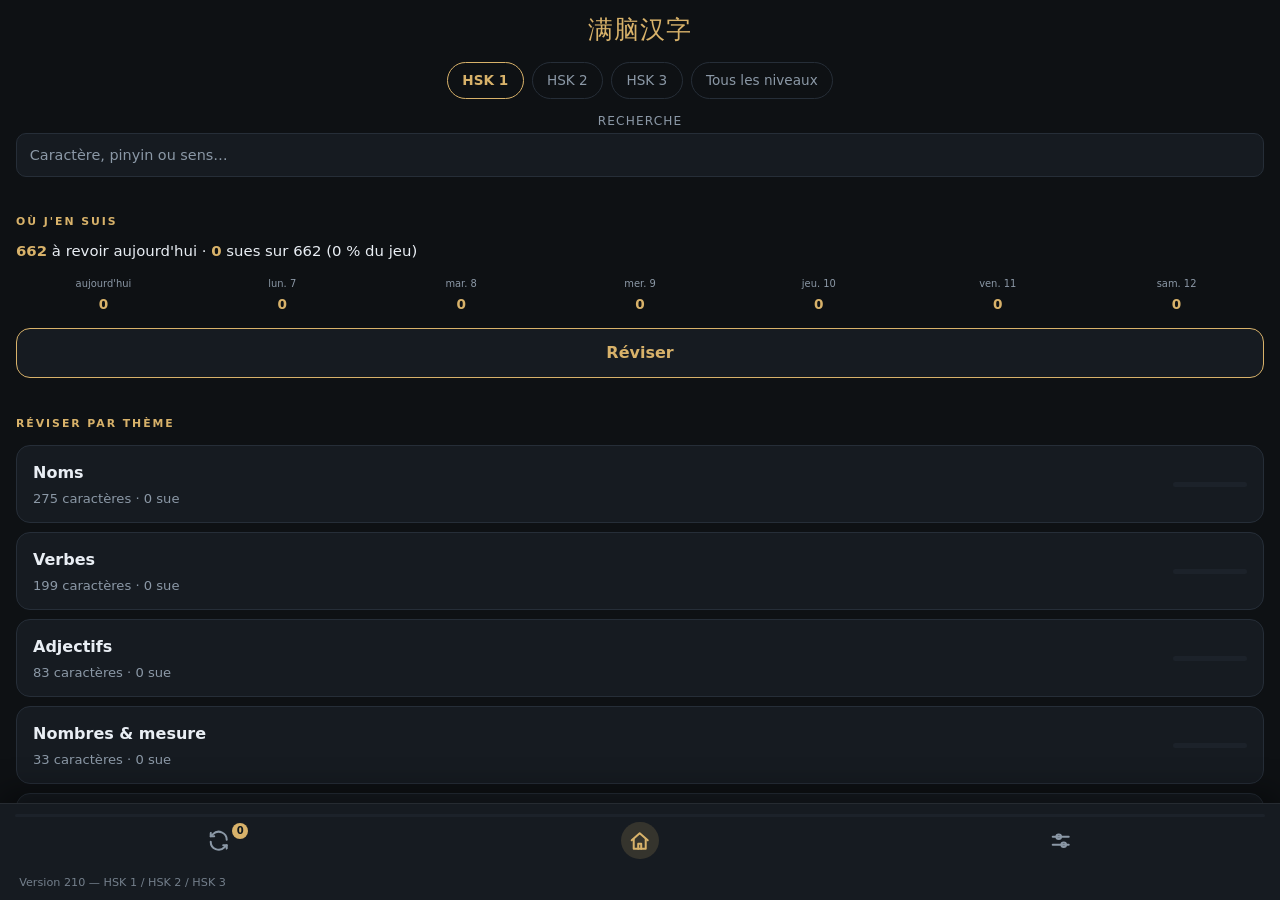
==== commit 5b29c1a4: "V1.210 — 662 fiches classées en 7 classes grammaticales (HSK 2/3 par Ziya) ; thèmes globaux sur l'ac" ====
--- a/index.html
+++ b/index.html
@@ -5,7 +5,7 @@
 <meta name="viewport" content="width=device-width, initial-scale=1">
 <title>Cartes — 汉字</title>
 <meta name="description" content="Cartes de révision français / chinois : caractère au recto, pinyin, radicaux, exemples et étymologie au verso.">
-<link rel="stylesheet" href="assets/style.css?v=195">
+<link rel="stylesheet" href="assets/style.css?v=210">
 
 <!-- Applique le thème choisi AVANT le premier affichage : sans ça, on verrait
      un flash clair au chargement quand on a choisi le mode sombre. -->
@@ -90,6 +90,8 @@
 
   <!-- « Réviser par thème » : les thèmes de vocabulaire des trois niveaux, avec
        leur compte et un lien qui charge le paquet correspondant. -->
+  <button class="bouton-reviser" id="accueil-reviser" type="button">Réviser</button>
+
   <section class="bloc">
     <h2 class="bloc-titre">Réviser par thème</h2>
     <nav class="themes" id="accueil-themes" aria-label="Thèmes de vocabulaire"></nav>
@@ -103,7 +105,20 @@
   <div id="revoir-liste" class="feuille-resultats"></div>
 </div>
 
-  <footer class="bas">
+  <!-- La page « Réviser » : une grille de mini-cartes, filtrée par les trois
+     boutons du haut. Le titre suit le filtre. -->
+<div class="page" id="liste" hidden>
+  <button class="liste-retour" id="liste-retour" type="button">← Accueil</button>
+  <h2 class="liste-titre" id="liste-titre">Révision</h2>
+  <div class="filtres" id="liste-filtres">
+    <button type="button" data-filtre="revoir" class="actif">À revoir</button>
+    <button type="button" data-filtre="favoris">Favoris</button>
+    <button type="button" data-filtre="sais">Je sais</button>
+  </div>
+  <div class="mini-grille" id="liste-grille"></div>
+</div>
+
+<footer class="bas">
     <div class="bar" role="progressbar" aria-label="Progression" aria-valuemin="0" aria-valuemax="100"><span id="bar-fill"></span></div>
 
     <nav class="onglets" aria-label="Sections">
@@ -128,11 +143,10 @@
     <!-- Ce que chaque onglet ouvre -->
     <div class="feuille" data-feuille="reviser" hidden>
       <p class="feuille-titre">Cette carte</p>
-      <p class="feuille-info" id="deck-name"></p>
-      <p class="feuille-info" id="position"></p>
       <p class="feuille-info" id="aujourdhui"></p>
       <p class="feuille-jour"><span>À revoir</span><b id="statut-revoir">0</b></p>
       <p class="feuille-jour"><span>Je sais</span><b id="statut-sais">0</b></p>
+      <p class="feuille-jour"><span>Favoris</span><b id="statut-favoris">0</b></p>
     </div>
 
 
@@ -164,6 +178,6 @@
     <p class="version">Version <span id="version">?</span> — <span id="version-niveaux">HSK 1 / HSK 2 / HSK 3</span></p>
   </footer>
 
-<script src="assets/app.js?v=195"></script>
+<script src="assets/app.js?v=210"></script>
 </body>
 </html>
--- a/assets/style.css
+++ b/assets/style.css
@@ -1114,3 +1114,111 @@
   text-align: left;
   cursor: pointer;
 }
+
+/* Le tampon de favori remplace l'étoile : pas de pastille, l'image seule. Ces
+   règles viennent après celles de l'étoile et les remplacent. */
+.fav {
+  width: 2.7rem;
+  height: 2.7rem;
+  padding: 0;
+  border: 0;
+  background: none;
+}
+.fav img {
+  width: 100%;
+  height: 100%;
+  object-fit: contain;
+  transition: opacity .2s, filter .2s;
+}
+.fav[aria-pressed="false"] img { opacity: .22; filter: grayscale(1); }
+.fav[aria-pressed="false"]:hover img { opacity: .45; }
+.fav[aria-pressed="true"] img { opacity: 1; }
+
+/* La prévision tient en deux lignes : sept colonnes, le jour au-dessus du
+   compte. Ces règles remplacent celles de la version à barres. */
+.prevision {
+  display: grid;
+  grid-template-columns: repeat(7, 1fr);
+  gap: .25rem;
+  margin: .35rem 0 .1rem;
+}
+.prevision .jour {
+  display: flex;
+  flex-direction: column;
+  align-items: center;
+  gap: .1rem;
+  font-size: .72rem;
+}
+.prevision .j-nom {
+  width: auto;
+  font-size: .62rem;
+  white-space: nowrap;
+}
+.prevision .j-n {
+  width: auto;
+  text-align: center;
+  font-size: .85rem;
+  font-weight: 600;
+  color: var(--accent);
+}
+
+/* Le bouton « Réviser » de l'accueil, au-dessus des thèmes. */
+.bouton-reviser {
+  flex: 0 0 auto;
+  margin: .2rem 0 .1rem;
+  padding: .7rem 1rem;
+  border: 1px solid var(--accent);
+  border-radius: 14px;
+  background: var(--panel);
+  color: var(--accent);
+  font: inherit;
+  font-weight: 600;
+  cursor: pointer;
+}
+.bouton-reviser:hover { background: var(--panel-2); }
+
+/* La page #liste : un retour, un titre, trois filtres, une grille. */
+.liste-retour {
+  align-self: flex-start;
+  padding: .35rem .7rem;
+  border: 1px solid var(--line);
+  border-radius: 999px;
+  background: none;
+  color: var(--dim);
+  font: inherit;
+  font-size: .82rem;
+  cursor: pointer;
+}
+.liste-titre { margin: .1rem 0 .2rem; font-size: 1.15rem; }
+.filtres { display: flex; gap: .4rem; flex-wrap: wrap; }
+.filtres button {
+  padding: .35rem .8rem;
+  border: 1px solid var(--line);
+  border-radius: 999px;
+  background: none;
+  color: var(--dim);
+  font: inherit;
+  font-size: .82rem;
+  cursor: pointer;
+}
+.filtres button.actif { color: var(--accent); border-color: var(--accent); font-weight: 600; }
+.mini-grille {
+  display: grid;
+  grid-template-columns: repeat(auto-fill, minmax(76px, 1fr));
+  gap: .4rem;
+  margin-top: .4rem;
+}
+.mini-carte {
+  aspect-ratio: 3 / 4;
+  display: flex;
+  align-items: center;
+  justify-content: center;
+  border: 1px solid var(--line);
+  border-radius: 12px;
+  background: var(--panel);
+  color: var(--txt);
+  font: inherit;
+  cursor: pointer;
+}
+.mini-carte:hover { border-color: var(--accent); }
+.mc-glyphe { font-family: var(--cjk); font-size: 1.6rem; line-height: 1; }
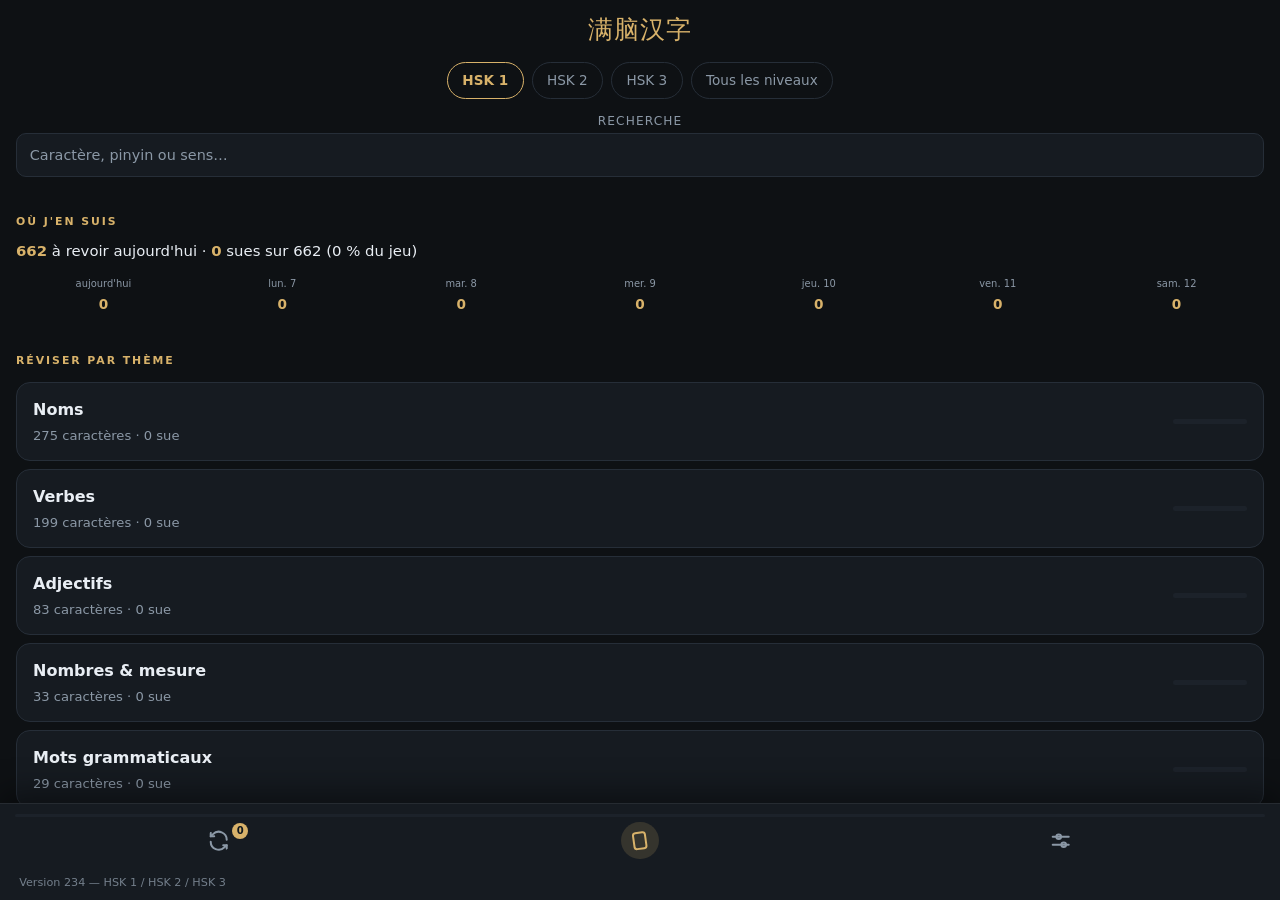
==== commit fa868c91: "V1.234 — paquets globaux À revoir / Favoris (fin de paquet → retour au paquet) ; onglet Réviser ouvr" ====
--- a/index.html
+++ b/index.html
@@ -5,7 +5,7 @@
 <meta name="viewport" content="width=device-width, initial-scale=1">
 <title>Cartes — 汉字</title>
 <meta name="description" content="Cartes de révision français / chinois : caractère au recto, pinyin, radicaux, exemples et étymologie au verso.">
-<link rel="stylesheet" href="assets/style.css?v=210">
+<link rel="stylesheet" href="assets/style.css?v=234">
 
 <!-- Applique le thème choisi AVANT le premier affichage : sans ça, on verrait
      un flash clair au chargement quand on a choisi le mode sombre. -->
@@ -90,8 +90,6 @@
 
   <!-- « Réviser par thème » : les thèmes de vocabulaire des trois niveaux, avec
        leur compte et un lien qui charge le paquet correspondant. -->
-  <button class="bouton-reviser" id="accueil-reviser" type="button">Réviser</button>
-
   <section class="bloc">
     <h2 class="bloc-titre">Réviser par thème</h2>
     <nav class="themes" id="accueil-themes" aria-label="Thèmes de vocabulaire"></nav>
@@ -108,50 +106,18 @@
   <!-- La page « Réviser » : une grille de mini-cartes, filtrée par les trois
      boutons du haut. Le titre suit le filtre. -->
 <div class="page" id="liste" hidden>
-  <button class="liste-retour" id="liste-retour" type="button">← Accueil</button>
   <h2 class="liste-titre" id="liste-titre">Révision</h2>
   <div class="filtres" id="liste-filtres">
     <button type="button" data-filtre="revoir" class="actif">À revoir</button>
     <button type="button" data-filtre="favoris">Favoris</button>
-    <button type="button" data-filtre="sais">Je sais</button>
   </div>
   <div class="mini-grille" id="liste-grille"></div>
 </div>
 
-<footer class="bas">
-    <div class="bar" role="progressbar" aria-label="Progression" aria-valuemin="0" aria-valuemax="100"><span id="bar-fill"></span></div>
+<!-- La page Réglages : apparence, recherche, progression. Mêmes identifiants
+     que l'ancienne feuille, donc le même câblage. -->
+<div class="page" id="reglages" hidden>
 
-    <nav class="onglets" aria-label="Sections">
-      <button class="onglet" type="button" data-onglet="reviser" aria-expanded="false" aria-label="Réviser" title="Réviser">
-        <svg viewBox="0 0 24 24" fill="none" stroke="currentColor" stroke-width="1.8" stroke-linecap="round" stroke-linejoin="round" aria-hidden="true">
-          <path d="M20 11a8 8 0 0 0-13.7-5.6L4 7.5"/><path d="M4 4v3.5h3.5"/>
-          <path d="M4 13a8 8 0 0 0 13.7 5.6L20 16.5"/><path d="M20 20v-3.5h-3.5"/>
-        </svg>
-        <span class="onglet-badge" id="badge" hidden></span>
-      </button>
-      <button class="onglet" type="button" data-onglet="accueil" aria-expanded="false" aria-label="Accueil" title="Accueil">
-        <svg viewBox="0 0 24 24" fill="none" stroke="currentColor" stroke-width="1.8" stroke-linecap="round" stroke-linejoin="round" aria-hidden="true"><path d="M4 11.5 12 4.5l8 7"/><path d="M6 10.5V20h12v-9.5"/><path d="M10.5 20v-5h3v5"/></svg>
-      </button>
-      <button class="onglet" type="button" data-onglet="reglages" aria-expanded="false" aria-label="Réglages" title="Réglages">
-        <svg viewBox="0 0 24 24" fill="none" stroke="currentColor" stroke-width="1.8" stroke-linecap="round" stroke-linejoin="round" aria-hidden="true">
-          <path d="M4 8h16"/><circle cx="10" cy="8" r="2.3"/>
-          <path d="M4 16h16"/><circle cx="15" cy="16" r="2.3"/>
-        </svg>
-      </button>
-    </nav>
-
-    <!-- Ce que chaque onglet ouvre -->
-    <div class="feuille" data-feuille="reviser" hidden>
-      <p class="feuille-titre">Cette carte</p>
-      <p class="feuille-info" id="aujourdhui"></p>
-      <p class="feuille-jour"><span>À revoir</span><b id="statut-revoir">0</b></p>
-      <p class="feuille-jour"><span>Je sais</span><b id="statut-sais">0</b></p>
-      <p class="feuille-jour"><span>Favoris</span><b id="statut-favoris">0</b></p>
-    </div>
-
-
-
-    <div class="feuille" data-feuille="reglages" hidden>
       <p class="feuille-titre">Apparence</p>
       <button id="theme-toggle" class="switch" type="button" role="switch" aria-checked="false">
         <span class="sw-yin" aria-hidden="true">阴</span>
@@ -174,10 +140,47 @@
       <input type="file" id="import-file" accept="application/json,.json" hidden>
       <button id="reset" class="feuille-entree" type="button">Réinitialiser</button>
       <p class="feuille-info" id="sauvegarde"></p>
+</div>
+
+<footer class="bas">
+    <div class="bar" role="progressbar" aria-label="Progression" aria-valuemin="0" aria-valuemax="100"><span id="bar-fill"></span></div>
+
+    <nav class="onglets" aria-label="Sections">
+      <button class="onglet" type="button" data-onglet="reviser" aria-expanded="false" aria-label="Réviser" title="Réviser">
+        <svg viewBox="0 0 24 24" fill="none" stroke="currentColor" stroke-width="1.8" stroke-linecap="round" stroke-linejoin="round" aria-hidden="true">
+          <path d="M20 11a8 8 0 0 0-13.7-5.6L4 7.5"/><path d="M4 4v3.5h3.5"/>
+          <path d="M4 13a8 8 0 0 0 13.7 5.6L20 16.5"/><path d="M20 20v-3.5h-3.5"/>
+        </svg>
+        <span class="onglet-badge" id="badge" hidden></span>
+      </button>
+      <button class="onglet" type="button" data-onglet="accueil" aria-expanded="false" aria-label="Accueil" title="Accueil">
+        <svg data-ico="maison" viewBox="0 0 24 24" fill="none" stroke="currentColor" stroke-width="1.8" stroke-linecap="round" stroke-linejoin="round" aria-hidden="true"><path d="M4 11.5 12 4.5l8 7"/><path d="M6 10.5V20h12v-9.5"/><path d="M10.5 20v-5h3v5"/></svg>
+        <svg viewBox="0 0 24 24" fill="none" stroke="currentColor" stroke-width="1.8" stroke-linecap="round" stroke-linejoin="round" aria-hidden="true" data-ico="cartes">
+          <rect x="6" y="4" width="12" height="16" rx="2.5" transform="rotate(-8 12 12)"></rect>
+        </svg>
+      </button>
+      <button class="onglet" type="button" data-onglet="reglages" aria-expanded="false" aria-label="Réglages" title="Réglages">
+        <svg viewBox="0 0 24 24" fill="none" stroke="currentColor" stroke-width="1.8" stroke-linecap="round" stroke-linejoin="round" aria-hidden="true">
+          <path d="M4 8h16"/><circle cx="10" cy="8" r="2.3"/>
+          <path d="M4 16h16"/><circle cx="15" cy="16" r="2.3"/>
+        </svg>
+      </button>
+    </nav>
+
+    <!-- Ce que chaque onglet ouvre -->
+    <div class="feuille" data-feuille="reviser" hidden>
+      <p class="feuille-titre">Cette carte</p>
+      <p class="feuille-info" id="aujourdhui"></p>
+      <p class="feuille-jour"><span>À revoir</span><b id="statut-revoir">0</b></p>
+      <p class="feuille-jour"><span>Je sais</span><b id="statut-sais">0</b></p>
+      <p class="feuille-jour"><span>Favoris</span><b id="statut-favoris">0</b></p>
     </div>
+
+
+
     <p class="version">Version <span id="version">?</span> — <span id="version-niveaux">HSK 1 / HSK 2 / HSK 3</span></p>
   </footer>
 
-<script src="assets/app.js?v=210"></script>
+<script src="assets/app.js?v=234"></script>
 </body>
 </html>
--- a/assets/style.css
+++ b/assets/style.css
@@ -1162,33 +1162,8 @@
   color: var(--accent);
 }
 
-/* Le bouton « Réviser » de l'accueil, au-dessus des thèmes. */
-.bouton-reviser {
-  flex: 0 0 auto;
-  margin: .2rem 0 .1rem;
-  padding: .7rem 1rem;
-  border: 1px solid var(--accent);
-  border-radius: 14px;
-  background: var(--panel);
-  color: var(--accent);
-  font: inherit;
-  font-weight: 600;
-  cursor: pointer;
-}
-.bouton-reviser:hover { background: var(--panel-2); }
 
 /* La page #liste : un retour, un titre, trois filtres, une grille. */
-.liste-retour {
-  align-self: flex-start;
-  padding: .35rem .7rem;
-  border: 1px solid var(--line);
-  border-radius: 999px;
-  background: none;
-  color: var(--dim);
-  font: inherit;
-  font-size: .82rem;
-  cursor: pointer;
-}
 .liste-titre { margin: .1rem 0 .2rem; font-size: 1.15rem; }
 .filtres { display: flex; gap: .4rem; flex-wrap: wrap; }
 .filtres button {
@@ -1222,3 +1197,49 @@
 }
 .mini-carte:hover { border-color: var(--accent); }
 .mc-glyphe { font-family: var(--cjk); font-size: 1.6rem; line-height: 1; }
+
+/* Le fond derrière la carte : au lieu du noir nu, un halo très pâle qui suit
+   la palette (or sur sombre, encre sur clair). Discret : 6 % d'opacité. */
+.stage {
+  border-radius: 22px;
+  background: radial-gradient(115% 85% at 50% 32%,
+              rgba(216, 178, 106, .07) 0%,
+              rgba(216, 178, 106, .03) 45%,
+              transparent 72%);
+}
+[data-theme="clair"] .stage {
+  background: radial-gradient(115% 85% at 50% 32%,
+              rgba(138, 100, 21, .06) 0%,
+              rgba(138, 100, 21, .025) 45%,
+              transparent 72%);
+}
+
+/* Le fond derrière la carte : le motif de vagues, mais très estompé — un voile
+   du fond de l'appli ne laisse passer qu'environ 14 % du dessin. */
+.stage {
+  position: relative;
+  border-radius: 22px;
+  /* chemin relatif à CE fichier : fond.jpg, pas assets/fond.jpg */
+  background: url("fond.jpg") center / 340px auto repeat;
+}
+.stage::before {
+  content: "";
+  position: absolute;
+  inset: 0;
+  border-radius: inherit;
+  /* Un dégradé vertical, plus clair au centre : le motif respire au milieu
+     de la carte et s'efface vers les bords. */
+  background: linear-gradient(180deg, #0d1216 0%, #141d24 50%, #0d1216 100%);
+  opacity: .78;
+  pointer-events: none;
+}
+[data-theme="clair"] .stage::before {
+  background: linear-gradient(180deg, #f6f1e7 0%, #efe7d7 50%, #f6f1e7 100%);
+  opacity: .82;
+}
+
+/* L'onglet Accueil change d'icône quand il est allumé : la maison dit « aller à
+   l'accueil », les cartes disent « voilà ce qu'on regarde ». */
+.onglet [data-ico="cartes"] { display: none; }
+.onglet.actif [data-ico="maison"] { display: none; }
+.onglet.actif [data-ico="cartes"] { display: block; }
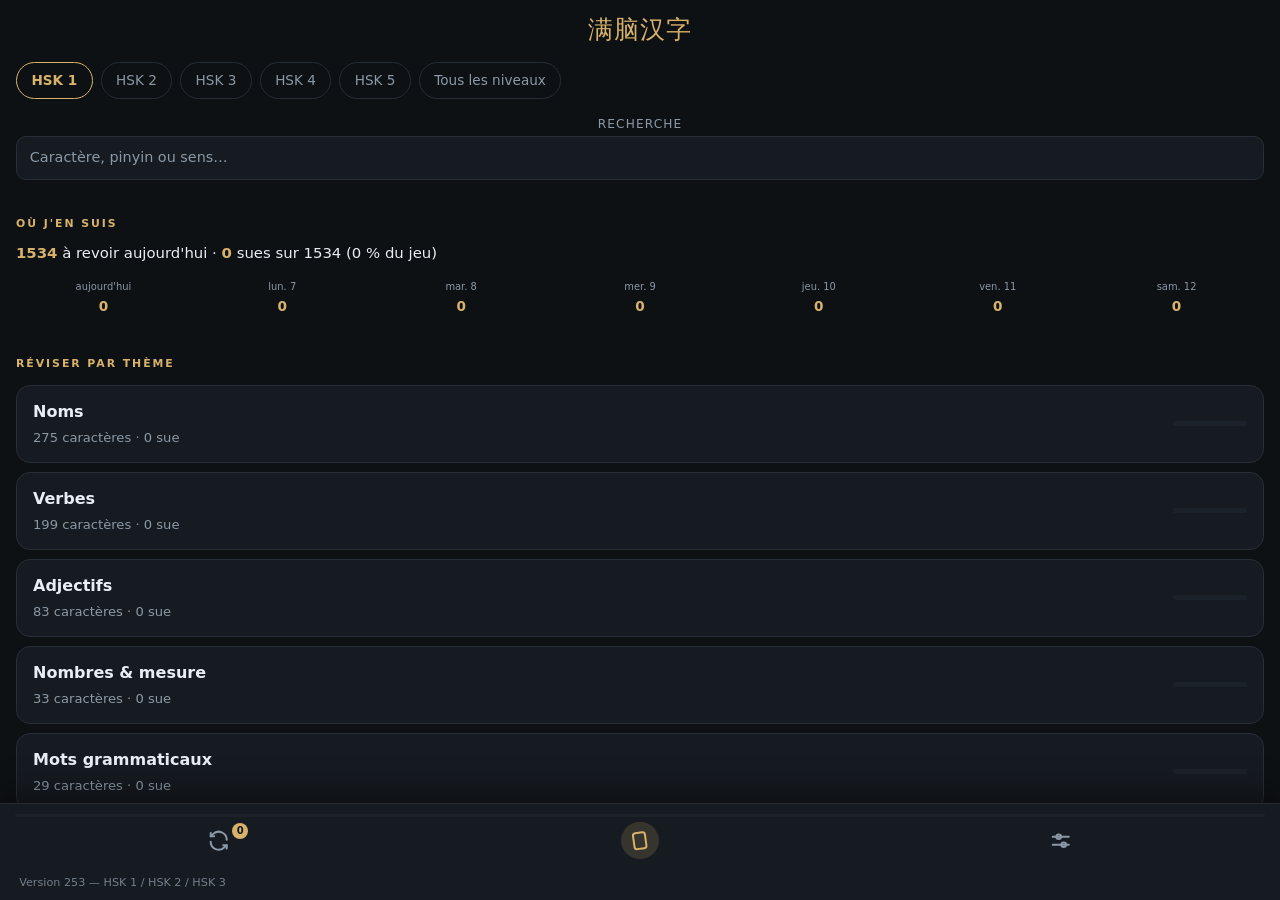
==== commit b1ce6f72: "V1.253 — HSK 4 et 5 complets (sens et mots en français, phrases vérifiées), module Expressions, 214 " ====
--- a/index.html
+++ b/index.html
@@ -5,7 +5,7 @@
 <meta name="viewport" content="width=device-width, initial-scale=1">
 <title>Cartes — 汉字</title>
 <meta name="description" content="Cartes de révision français / chinois : caractère au recto, pinyin, radicaux, exemples et étymologie au verso.">
-<link rel="stylesheet" href="assets/style.css?v=234">
+<link rel="stylesheet" href="assets/style.css?v=253">
 
 <!-- Applique le thème choisi AVANT le premier affichage : sans ça, on verrait
      un flash clair au chargement quand on a choisi le mode sombre. -->
@@ -70,6 +70,9 @@
     <button type="button" data-niveau="hsk1">HSK 1</button>
     <button type="button" data-niveau="hsk2">HSK 2</button>
     <button type="button" data-niveau="hsk3">HSK 3</button>
+  <button type="button" data-niveau="hsk4">HSK 4</button>
+  <button type="button" data-niveau="hsk5">HSK 5</button>
+  <!-- Expressions : masqué pour l'instant, le niveau reste joignable par ?niveau=expr -->
     <button type="button" data-niveau="tout">Tous les niveaux</button>
   </nav>
 
@@ -94,6 +97,7 @@
     <h2 class="bloc-titre">Réviser par thème</h2>
     <nav class="themes" id="accueil-themes" aria-label="Thèmes de vocabulaire"></nav>
   </section>
+
 </div>
 
 
@@ -142,6 +146,12 @@
       <p class="feuille-info" id="sauvegarde"></p>
 </div>
 
+<!-- La liste des 214 radicaux de Kangxi : des lignes, pas des mini-cartes. -->
+<div class="page" id="radicaux" hidden>
+  <h2 class="liste-titre">Radicaux</h2>
+  <div class="radicaux-liste" id="radicaux-liste"></div>
+</div>
+
 <footer class="bas">
     <div class="bar" role="progressbar" aria-label="Progression" aria-valuemin="0" aria-valuemax="100"><span id="bar-fill"></span></div>
 
@@ -181,6 +191,6 @@
     <p class="version">Version <span id="version">?</span> — <span id="version-niveaux">HSK 1 / HSK 2 / HSK 3</span></p>
   </footer>
 
-<script src="assets/app.js?v=234"></script>
+<script src="assets/app.js?v=253"></script>
 </body>
 </html>
--- a/assets/style.css
+++ b/assets/style.css
@@ -1078,10 +1078,26 @@
 /* La nav des niveaux sur l'accueil : centrée sous le nom, et repliable pour
    que les quatre pastilles ne débordent jamais sur un écran étroit. */
 .accueil-niveaux {
-  flex-wrap: wrap;
-  justify-content: center;
-  margin: 0 0 .35rem;
+  /* Une seule rangée : on glisse horizontalement au lieu de passer à la ligne,
+     et l'ascenseur reste invisible (il n'a rien à faire sur un téléphone). */
+  flex-wrap: nowrap;
+  justify-content: flex-start;
+  overflow-x: auto;
+  overflow-y: hidden;
+  scrollbar-width: none;          /* Firefox */
+  -ms-overflow-style: none;       /* anciens Edge */
+  -webkit-overflow-scrolling: touch;
+  padding: 0 1rem .15rem;         /* la première et la dernière respirent */
+  margin: 0 -1rem .35rem;         /* … sans décaler la colonne */
+  scroll-padding-inline: 1rem;
   flex: 0 0 auto;
+}
+.accueil-niveaux::-webkit-scrollbar { display: none; }   /* Chrome, Safari */
+.accueil-niveaux > button { flex: 0 0 auto; }            /* chaque pastille garde sa largeur */
+/* Un dégradé sur le bord droit : il dit qu'il y a une suite à faire glisser. */
+.accueil-niveaux {
+  -webkit-mask-image: linear-gradient(to right, #000 calc(100% - 2rem), transparent);
+          mask-image: linear-gradient(to right, #000 calc(100% - 2rem), transparent);
 }
 
 /* Les pastilles de niveau de l'accueil sont des boutons (aucun lien, donc
@@ -1200,42 +1216,30 @@
 
 /* Le fond derrière la carte : au lieu du noir nu, un halo très pâle qui suit
    la palette (or sur sombre, encre sur clair). Discret : 6 % d'opacité. */
-.stage {
-  border-radius: 22px;
-  background: radial-gradient(115% 85% at 50% 32%,
-              rgba(216, 178, 106, .07) 0%,
-              rgba(216, 178, 106, .03) 45%,
-              transparent 72%);
-}
-[data-theme="clair"] .stage {
-  background: radial-gradient(115% 85% at 50% 32%,
-              rgba(138, 100, 21, .06) 0%,
-              rgba(138, 100, 21, .025) 45%,
-              transparent 72%);
-}
-
 /* Le fond derrière la carte : le motif de vagues, mais très estompé — un voile
    du fond de l'appli ne laisse passer qu'environ 14 % du dessin. */
 .stage {
   position: relative;
   border-radius: 22px;
-  /* chemin relatif à CE fichier : fond.jpg, pas assets/fond.jpg */
-  background: url("fond.jpg") center / 340px auto repeat;
-}
+  /* Une peinture, pas un motif : on la pose une fois, en couverture, et on
+     cadre sur le bas (le pêcheur est au deux tiers de la hauteur). */
+  background: url("fond.jpg") center 66% / cover no-repeat;
+}
+/* Le voile : un dégradé vertical par-dessus la peinture, plus clair au centre.
+   Il ne laisse passer qu'environ un cinquième du tableau — assez pour que le
+   caractère reste lisible sur les branchages sombres du pin. */
 .stage::before {
   content: "";
   position: absolute;
   inset: 0;
   border-radius: inherit;
-  /* Un dégradé vertical, plus clair au centre : le motif respire au milieu
-     de la carte et s'efface vers les bords. */
   background: linear-gradient(180deg, #0d1216 0%, #141d24 50%, #0d1216 100%);
-  opacity: .78;
+  opacity: .6;
   pointer-events: none;
 }
 [data-theme="clair"] .stage::before {
   background: linear-gradient(180deg, #f6f1e7 0%, #efe7d7 50%, #f6f1e7 100%);
-  opacity: .82;
+  opacity: .66;
 }
 
 /* L'onglet Accueil change d'icône quand il est allumé : la maison dit « aller à
@@ -1243,3 +1247,35 @@
 .onglet [data-ico="cartes"] { display: none; }
 .onglet.actif [data-ico="maison"] { display: none; }
 .onglet.actif [data-ico="cartes"] { display: block; }
+
+/* La page Radicaux : des lignes sobres, pas une grille de mini-cartes. */
+.radicaux-liste { display: flex; flex-direction: column; gap: .25rem; margin-top: .3rem; }
+.radical-ligne {
+  display: grid;
+  grid-template-columns: 2.2rem 2.2rem 1fr;
+  align-items: center;
+  gap: .6rem;
+  padding: .5rem .6rem;
+  border: 1px solid var(--line);
+  border-radius: 10px;
+  background: var(--panel);
+  color: var(--txt);
+  font: inherit;
+  text-align: left;
+  cursor: pointer;
+}
+.radical-ligne:hover:not([disabled]) { border-color: var(--accent); }
+.radical-ligne[disabled] { opacity: .45; cursor: default; }
+.radical-ligne .rl-n { font-size: .68rem; color: var(--dim); text-align: right; }
+.radical-ligne .rl-glyphe { font-family: var(--cjk); font-size: 1.3rem; line-height: 1; }
+.radical-ligne .rl-k { font-size: .74rem; color: var(--dim); }
+
+/* Une expression de plusieurs caractères : corps plus petit, et retour à la
+   ligne permis (黄鼠狼给鸡拜年 ne tient pas à la taille d'un 字). */
+#front-glyph.long {
+  font-size: clamp(1.5rem, 7.5vw, 3rem);
+  line-height: 1.25;
+  word-break: break-all;
+  padding: 0 1rem;
+  text-align: center;
+}
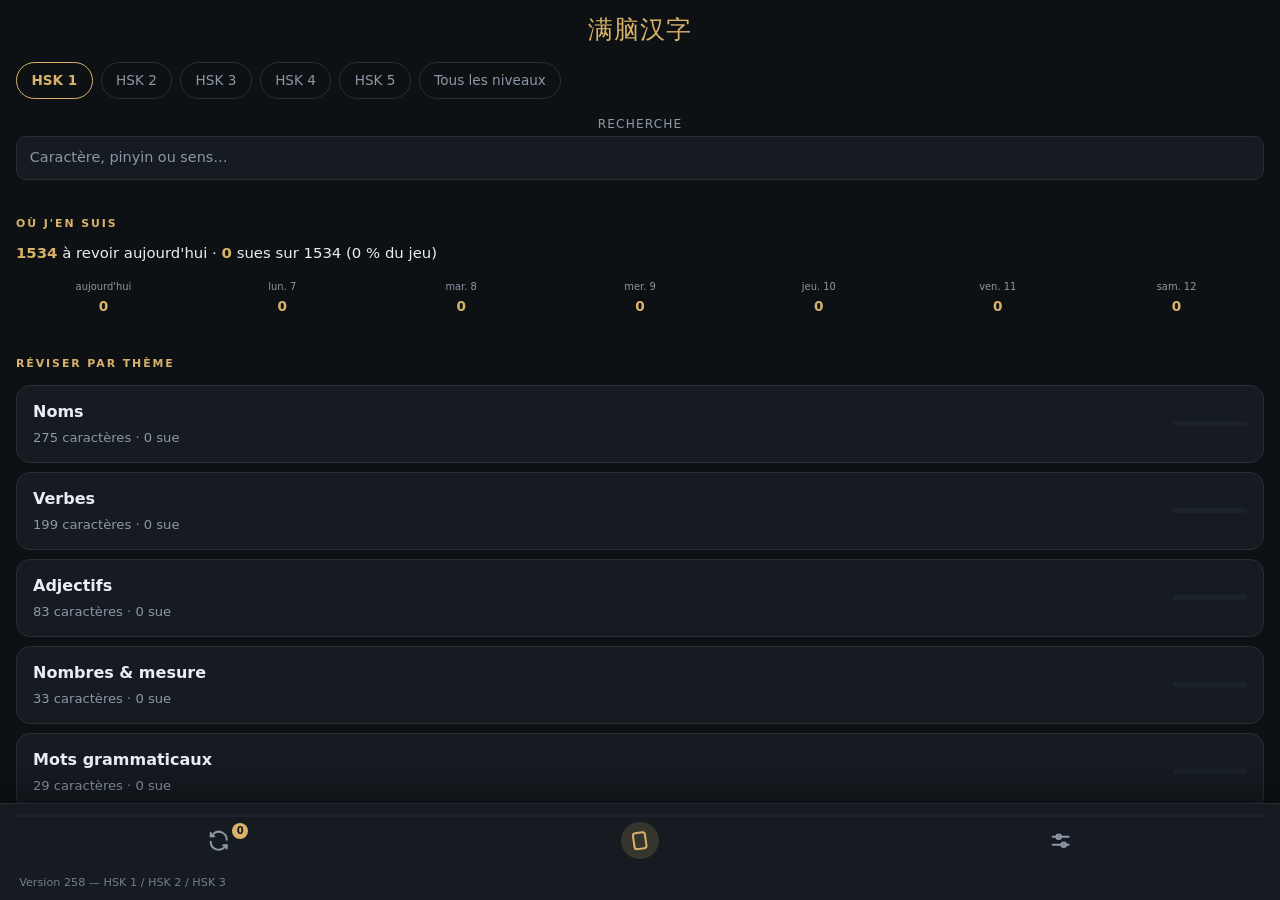
==== commit 1a4e5ab1: "V1.258 — « À revoir » et « Favoris » deviennent de vraies listes (drapeau sur la carte, persisté, tr" ====
--- a/index.html
+++ b/index.html
@@ -5,7 +5,7 @@
 <meta name="viewport" content="width=device-width, initial-scale=1">
 <title>Cartes — 汉字</title>
 <meta name="description" content="Cartes de révision français / chinois : caractère au recto, pinyin, radicaux, exemples et étymologie au verso.">
-<link rel="stylesheet" href="assets/style.css?v=253">
+<link rel="stylesheet" href="assets/style.css?v=258">
 
 <!-- Applique le thème choisi AVANT le premier affichage : sans ça, on verrait
      un flash clair au chargement quand on a choisi le mode sombre. -->
@@ -138,6 +138,12 @@
         <span class="sw-label" id="recherche-label">Recherche : pinyin</span>
       </button>
 
+      <p class="feuille-titre">Fond des cartes</p>
+      <button id="fond-choisir" class="feuille-entree" type="button">Choisir une image…</button>
+      <button id="fond-defaut" class="feuille-entree" type="button">Revenir au fond d'origine</button>
+      <input type="file" id="fond-fichier" accept="image/*" hidden>
+      <p class="feuille-info" id="fond-etat"></p>
+
       <p class="feuille-titre">Progression</p>
       <button id="export" class="feuille-entree" type="button">Sauvegarder</button>
       <button id="import" class="feuille-entree" type="button">Restaurer</button>
@@ -191,6 +197,6 @@
     <p class="version">Version <span id="version">?</span> — <span id="version-niveaux">HSK 1 / HSK 2 / HSK 3</span></p>
   </footer>
 
-<script src="assets/app.js?v=253"></script>
+<script src="assets/app.js?v=258"></script>
 </body>
 </html>
--- a/assets/style.css
+++ b/assets/style.css
@@ -1221,9 +1221,13 @@
 .stage {
   position: relative;
   border-radius: 22px;
-  /* Une peinture, pas un motif : on la pose une fois, en couverture, et on
-     cadre sur le bas (le pêcheur est au deux tiers de la hauteur). */
-  background: url("fond.jpg") center 66% / cover no-repeat;
+  /* Le motif de vagues rouge et or, posé en COUVERTURE (une seule fois,
+     agrandi pour remplir la carte) au lieu d'être répété en petit. */
+  /* Le ?v= est indispensable : sans lui, le navigateur et le service
+     worker resservent l'ancienne image depuis leur cache. */
+  /* L'image vient d'une variable : par défaut celle livrée avec l'appli,
+     ou celle que l'utilisateur a choisie (Réglages → Fond des cartes). */
+  background: var(--fond-image, url("fond.jpg?v=257")) center / cover no-repeat;
 }
 /* Le voile : un dégradé vertical par-dessus la peinture, plus clair au centre.
    Il ne laisse passer qu'environ un cinquième du tableau — assez pour que le
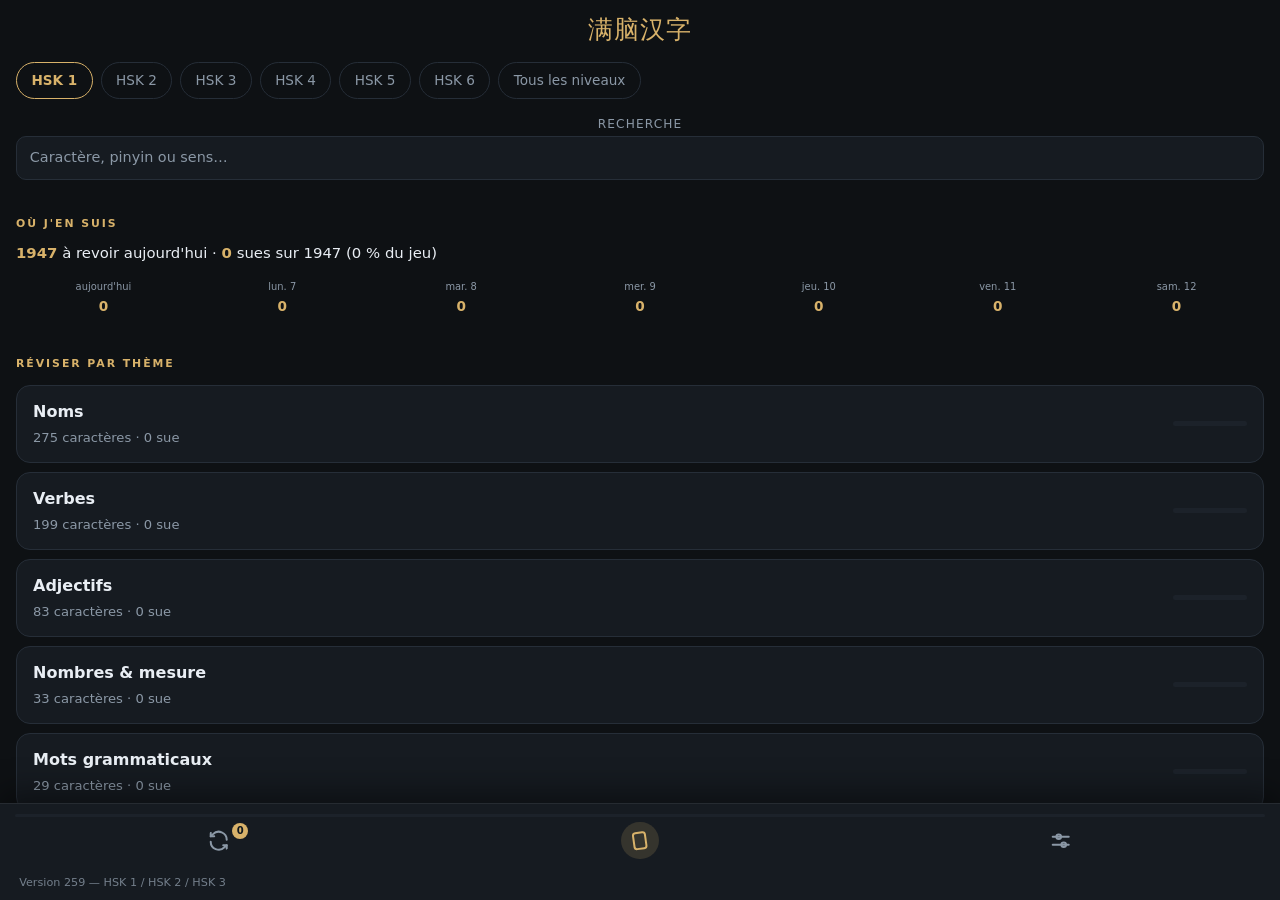
==== commit 2093b2bc: "la session Ziya sature ✗	corrigé ✓ : une session par lot ✓ — le HSK 6 a fait 35/35 lots sans un seul" ====
--- a/index.html
+++ b/index.html
@@ -5,7 +5,7 @@
 <meta name="viewport" content="width=device-width, initial-scale=1">
 <title>Cartes — 汉字</title>
 <meta name="description" content="Cartes de révision français / chinois : caractère au recto, pinyin, radicaux, exemples et étymologie au verso.">
-<link rel="stylesheet" href="assets/style.css?v=258">
+<link rel="stylesheet" href="assets/style.css?v=259">
 
 <!-- Applique le thème choisi AVANT le premier affichage : sans ça, on verrait
      un flash clair au chargement quand on a choisi le mode sombre. -->
@@ -72,6 +72,7 @@
     <button type="button" data-niveau="hsk3">HSK 3</button>
   <button type="button" data-niveau="hsk4">HSK 4</button>
   <button type="button" data-niveau="hsk5">HSK 5</button>
+  <button type="button" data-niveau="hsk6">HSK 6</button>
   <!-- Expressions : masqué pour l'instant, le niveau reste joignable par ?niveau=expr -->
     <button type="button" data-niveau="tout">Tous les niveaux</button>
   </nav>
@@ -197,6 +198,6 @@
     <p class="version">Version <span id="version">?</span> — <span id="version-niveaux">HSK 1 / HSK 2 / HSK 3</span></p>
   </footer>
 
-<script src="assets/app.js?v=258"></script>
+<script src="assets/app.js?v=259"></script>
 </body>
 </html>
